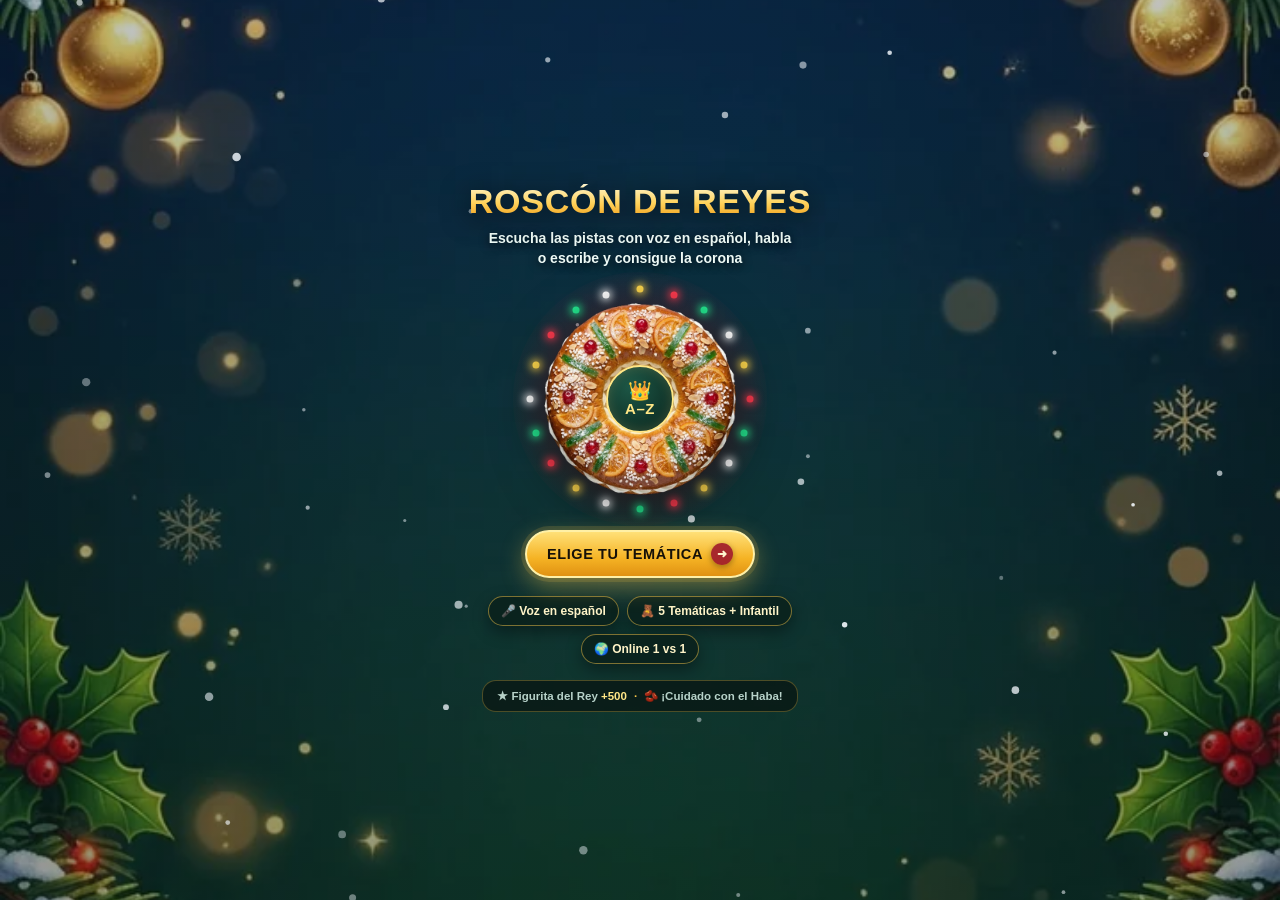
==== app/src/main/assets/web/index.html @ 823af8ac "Sync v1.0.2 welcome screen and UI updates" ====
<!DOCTYPE html>
<html lang="es">
<head>
  <meta charset="UTF-8" />
  <meta name="viewport" content="width=device-width, initial-scale=1.0, maximum-scale=1.0, user-scalable=no, viewport-fit=cover" />
  <title>Roscón de Reyes</title>
  <link rel="stylesheet" href="styles.css" />
</head>
<body>
  <!-- Fondo ilustrado navideño + nieve y luces en vivo -->
  <div class="bg-image" aria-hidden="true"></div>
  <canvas id="snowCanvas" class="fx-canvas fx-snow" aria-hidden="true"></canvas>

  <!-- Toast flotante festivo para Premio del Rey / Truco del Haba / Online -->
  <div id="surpriseToast" class="surprise-toast hidden" role="status"></div>

  <!-- PANTALLA 0: BIENVENIDA ALEGRE Y VISTOSA -->
  <main id="screenWelcome" class="screen screen-welcome active">
    <div class="welcome-wrap">
      <h1 class="welcome-title">ROSCÓN DE REYES</h1>
      <p class="welcome-tagline">Escucha las pistas con voz en español, habla o escribe y consigue la corona</p>

      <div class="welcome-hero">
        <div class="welcome-halo"></div>
        <div class="fairy-ring" id="welcomeFairyRing"></div>
        <img src="roscon_cake.webp" alt="Roscón de Reyes" class="welcome-cake" />
        <div class="welcome-center-badge">
          <span class="welcome-crown">👑</span>
          <span class="welcome-az">A–Z</span>
        </div>
      </div>

      <button type="button" id="btnWelcomeEnter" class="cta-welcome">
        <span>ELIGE TU TEMÁTICA</span>
        <span class="cta-welcome-arrow">➜</span>
      </button>

      <div class="welcome-chips">
        <span class="welcome-chip">🎤 Voz en español</span>
        <span class="welcome-chip">🧸 5 Temáticas + Infantil</span>
        <span class="welcome-chip">🌍 Online 1 vs 1</span>
      </div>

      <div class="welcome-surprises">
        <span>★ Figurita del Rey <strong>+500</strong></span>
        <span class="welcome-dot">·</span>
        <span>🫘 ¡Cuidado con el Haba!</span>
      </div>
    </div>
  </main>

  <!-- PANTALLA 1: SELECCIÓN DE TEMÁTICA -->
  <main id="screenThemes" class="screen screen-themes">
    <div class="themes-header">
      <div class="themes-nav-row">
        <button type="button" id="btnThemesBack" class="top-pill">&larr; Inicio</button>
      </div>
      <div class="themes-brand">
        <img src="roscon_cake.webp" alt="Roscón de Reyes" class="themes-mini-cake" />
        <div class="themes-brand-text">
          <h1 class="themes-title">ROSCÓN DE REYES</h1>
          <div class="pill-badge themes-badge">ELIGE TU TEMÁTICA</div>
        </div>
      </div>
    </div>
    <div class="themes-scroll">
      <div id="themesGrid" class="themes-grid"></div>
    </div>
  </main>

  <!-- PANTALLA 1: MODO DE JUEGO -->
  <main id="screenSetup" class="screen screen-setup">
    <div class="setup-wrap">
      <div class="setup-theme-bar">
        <button type="button" id="btnChangeTheme" class="top-pill">&larr; Temáticas</button>
        <div id="activeThemePill" class="active-theme-pill">👑 Todo Mezclado</div>
      </div>

      <div class="hero-emblem">
        <div class="fairy-ring" id="heroFairyRing"></div>
        <img src="roscon_cake.webp" alt="Roscón de Reyes" class="hero-cake" />
        <div class="hero-center-badge">A-Z</div>
      </div>

      <div class="pill-badge">ESPECIAL NAVIDAD &middot; 1 O 2 JUGADORES</div>
      <h1 class="hero-title">ROSCÓN DE REYES</h1>

      <section class="glass-card setup-card">
        <div class="section-label">JUGADORES</div>
        <div class="choice-row" id="playerCountRow">
          <button type="button" class="choice-btn active" data-players="1">1 Jugador</button>
          <button type="button" class="choice-btn" data-players="2">2 Jugadores</button>
        </div>

        <div id="twoPlayerModeWrap" class="hidden">
          <div class="section-label">MODO 2 JUGADORES</div>
          <div class="choice-row" id="twoPlayerModeRow">
            <button type="button" class="choice-btn active" data-mode="online">
              <strong>Online 1 vs 1</strong><span>Otro dispositivo</span>
            </button>
            <button type="button" class="choice-btn" data-mode="local">
              <strong>Mismo móvil</strong><span>Por turnos</span>
            </button>
          </div>
        </div>

        <div class="section-label">NIVEL DE DIFICULTAD</div>
        <div class="choice-row" id="difficultyRow">
          <button type="button" class="choice-btn active" data-diff="facil">
            <strong>Fácil</strong><span>Sin reloj · 4 pistas</span>
          </button>
          <button type="button" class="choice-btn" data-diff="dificil">
            <strong>Difícil</strong><span>3:00 min · 2 pistas</span>
          </button>
        </div>

        <button type="button" id="btnStart" class="cta-gold">¡EMPEZAR PARTIDA!</button>
      </section>
    </div>
  </main>

  <!-- PANTALLA 1B: LOBBY ONLINE 1 VS 1 -->
  <main id="screenOnlineLobby" class="screen screen-setup">
    <div class="setup-wrap">
      <div class="lobby-topbar">
        <button type="button" id="btnLobbyBack" class="top-pill">&larr; Menú</button>
        <div id="serverStatusPill" class="server-pill">Comprobando servidor...</div>
      </div>

      <div class="pill-badge">DUELO ONLINE 1 VS 1</div>
      <h2 class="lobby-title">JUGAR ONLINE</h2>

      <section class="glass-card setup-card">
        <div class="section-label">TU NOMBRE</div>
        <input id="onlineNameInput" class="online-input" type="text" maxlength="16" placeholder="Tu nombre (ej. Carlos)" autocomplete="off" />

        <button type="button" id="btnFindMatch" class="cta-gold">BUSCAR RIVAL ALEATORIO</button>

        <div class="lobby-divider"><span>o juega con un amigo</span></div>

        <button type="button" id="btnCreateRoom" class="btn-secondary full-btn">CREAR SALA PRIVADA</button>

        <div class="join-row">
          <input id="joinCodeInput" class="online-input code-input" type="text" maxlength="4" placeholder="CÓDIGO" autocomplete="off" />
          <button type="button" id="btnJoinRoom" class="btn-join">ENTRAR</button>
        </div>

        <div id="onlineWaitingBox" class="waiting-box hidden">
          <div id="waitingCodeDisplay" class="waiting-code hidden"></div>
          <div id="onlineStatusMsg" class="waiting-msg">Buscando rival...</div>
          <button type="button" id="btnCancelOnline" class="top-pill top-pill-red">Cancelar espera</button>
        </div>

        <div id="onlineErrorMsg" class="online-error hidden"></div>

        <div class="server-config-wrap">
          <button type="button" id="btnToggleServer" class="link-subtle">Configurar servidor</button>
          <div id="serverConfigBox" class="server-config-box hidden">
            <input id="serverUrlInput" class="online-input server-input" type="url" placeholder="https://roscon-de-reyes.onrender.com" autocomplete="off" />
            <button type="button" id="btnSaveServer" class="top-pill">Guardar y probar</button>
          </div>
        </div>
      </section>
    </div>
  </main>

  <!-- PANTALLA 2: TABLERO DEL ROSCÓN -->
  <main id="screenGame" class="screen screen-game">
    <header class="topbar">
      <button type="button" id="btnMenu" class="top-pill">Menú</button>
      <div id="scoreboard" class="scoreboard"></div>
      <div id="topProgress" class="top-progress">0/24</div>
      <button type="button" id="btnFinish" class="top-pill top-pill-red">Fin</button>
    </header>

    <div class="game-scroll">
      <div id="onlineTurnBanner" class="turn-banner hidden">TU TURNO</div>

      <div class="wheel-stage" id="wheelStage">
        <div class="wheel-halo"></div>
        <div class="fairy-ring wheel-fairy-ring" id="wheelFairyRing"></div>
        <img src="roscon_cake.webp" alt="Roscón de Reyes" class="wheel-cake" />
        <div class="wheel-spotlight" id="wheelSpotlight"></div>
        <div class="wheel-hub">
          <div id="centerLetter" class="center-letter">A</div>
          <div id="centerTimer" class="center-timer">03:00</div>
        </div>
        <div id="lettersRing" class="letters-ring"></div>
      </div>

      <section class="glass-card question-card" id="questionCard">
        <div class="q-header-row">
          <span id="modePill" class="mode-pill">EMPIEZA POR A</span>
          <span id="streakPill" class="streak-pill"></span>
          <button type="button" id="btnReplayAudio" class="btn-replay" title="Repetir pista">&#128266;</button>
        </div>

        <p id="clueText" class="clue-text">Cargando pista...</p>
        <div id="wordMeta" class="word-meta">8 letras &middot; Vuelta 1 &middot; 24 pendientes</div>

        <div class="slots-tray">
          <div id="wordSlots" class="word-slots"></div>
        </div>

        <button type="button" id="btnVoice" class="btn-voice">
          HABLAR &middot; Responde o di &laquo;Paso&raquo;
        </button>

        <!-- Solo visible en navegador de PC si no hay microfono nativo Android -->
        <form id="webTextAnswerRow" class="web-answer-row hidden">
          <input id="webAnswerInput" class="online-input web-answer-input" type="text" placeholder="Escribe respuesta o «paso»..." autocomplete="off" />
          <button type="submit" class="btn-join">Enviar</button>
        </form>

        <button type="button" id="btnHint" class="btn-hint">Pista (3)</button>
      </section>
    </div>
  </main>

  <!-- PANTALLA 3: RESUMEN -->
  <main id="screenSummary" class="screen screen-summary">
    <div class="summary-wrap">
      <div id="summaryBadge" class="pill-badge">FIN DE LA PARTIDA</div>
      <h2 id="summaryTitle" class="summary-title">Resumen</h2>
      <p id="summarySubtitle" class="summary-subtitle"></p>

      <div id="summaryRanking" class="summary-ranking"></div>

      <div class="summary-actions">
        <button type="button" id="btnPlayAgain" class="cta-gold">Jugar otra vez</button>
        <button type="button" id="btnBackMenu" class="btn-secondary">Menú</button>
      </div>

      <div class="section-label">REPASO COMPLETO DEL ROSCÓN</div>
      <div id="summaryReview" class="summary-review"></div>
    </div>
  </main>

  <!-- Fuegos artificiales y confeti navideño en primer plano -->
  <canvas id="fxCanvas" class="fx-canvas fx-top" aria-hidden="true"></canvas>

  <script src="app.js"></script>
</body>
</html>
---- app/src/main/assets/web/styles.css ----
:root {
  --pine-card: rgba(11, 30, 25, 0.86);
  --pine-deep: rgba(7, 20, 17, 0.90);
  --pine-topbar: rgba(9, 24, 20, 0.93);
  --gold: #fbc84a;
  --gold-bright: #ffe686;
  --gold-border: rgba(251, 200, 74, 0.34);
  --gold-border-strong: rgba(251, 200, 74, 0.62);
  --santa-red: #e03142;
  --santa-red-dark: #9f1b2b;
  --emerald: #1dd48e;
  --amber: #f5a623;
  --cyan: #48d1fc;
  --haba-brown: #7a421e;
  --text-main: #f7fbf9;
  --text-muted: #b7d2c9;
  --ink-dark: #0e1318;
}

* {
  box-sizing: border-box;
  margin: 0;
  padding: 0;
  -webkit-tap-highlight-color: transparent;
  user-select: none;
}

html, body {
  width: 100%;
  height: 100%;
  overflow: hidden;
  background: #081412;
  color: var(--text-main);
  font-family: -apple-system, BlinkMacSystemFont, "Segoe UI", Roboto, sans-serif;
}

.bg-image {
  position: fixed;
  inset: 0;
  background: url("christmas_bg.webp") center center / cover no-repeat;
  z-index: 0;
}

.bg-image::after {
  content: "";
  position: absolute;
  inset: 0;
  background: linear-gradient(180deg, rgba(6, 16, 20, 0.25) 0%, rgba(6, 20, 17, 0.36) 50%, rgba(5, 14, 14, 0.42) 100%);
}

.fx-canvas {
  position: fixed;
  inset: 0;
  width: 100%;
  height: 100%;
  pointer-events: none;
}

.fx-snow { z-index: 1; }
.fx-top { z-index: 50; }

.screen {
  position: fixed;
  inset: 0;
  z-index: 10;
  display: none;
  flex-direction: column;
}

.screen.active {
  display: flex;
}

/* ==================== SURPRISE TOAST ==================== */
.surprise-toast {
  position: fixed;
  top: 58px;
  left: 50%;
  transform: translateX(-50%);
  z-index: 45;
  max-width: 90vw;
  padding: 11px 20px;
  border-radius: 999px;
  font-size: 13px;
  font-weight: 800;
  text-align: center;
  letter-spacing: 0.2px;
  box-shadow: 0 10px 30px rgba(0, 0, 0, 0.55);
  transition: opacity 0.28s ease, transform 0.28s ease;
}

.surprise-toast.hidden {
  opacity: 0;
  pointer-events: none;
  transform: translateX(-50%) translateY(-12px) scale(0.95);
}

.surprise-toast.king {
  background: linear-gradient(135deg, rgba(68, 42, 4, 0.96), rgba(112, 72, 6, 0.96));
  border: 2px solid var(--gold-bright);
  color: var(--gold-bright);
}

.surprise-toast.haba {
  background: linear-gradient(135deg, rgba(78, 22, 16, 0.96), rgba(116, 32, 24, 0.96));
  border: 2px solid #ff7a84;
  color: #ffe3b0;
}

/* ==================== SETUP SCREEN ==================== */
.screen-setup {
  align-items: center;
  justify-content: center;
  overflow-y: auto;
  padding: 18px 16px 26px;
}

.setup-wrap {
  width: 100%;
  max-width: 400px;
  display: flex;
  flex-direction: column;
  align-items: center;
}

.hero-emblem {
  position: relative;
  width: 162px;
  height: 162px;
  display: flex;
  align-items: center;
  justify-content: center;
  margin-bottom: 10px;
}

.hero-cake {
  width: 146px;
  height: 146px;
  object-fit: contain;
  filter: drop-shadow(0 6px 18px rgba(0, 0, 0, 0.55));
  animation: slowSpin 38s linear infinite;
}

@keyframes slowSpin {
  from { transform: rotate(0deg); }
  to { transform: rotate(360deg); }
}

.hero-center-badge {
  position: absolute;
  width: 48px;
  height: 48px;
  border-radius: 50%;
  background: radial-gradient(circle, #103229 0%, #071915 100%);
  border: 2px solid var(--gold);
  display: flex;
  align-items: center;
  justify-content: center;
  font-size: 16px;
  font-weight: 900;
  color: var(--gold-bright);
  box-shadow: 0 0 16px rgba(251, 200, 74, 0.35);
}

.pill-badge {
  padding: 5px 14px;
  border-radius: 999px;
  background: rgba(251, 200, 74, 0.16);
  border: 1.4px solid rgba(251, 200, 74, 0.55);
  color: var(--gold-bright);
  font-size: 10px;
  font-weight: 800;
  letter-spacing: 0.7px;
  margin-bottom: 6px;
}

.hero-title {
  font-size: 30px;
  font-weight: 900;
  color: var(--gold-bright);
  text-shadow: 0 3px 14px rgba(0, 0, 0, 0.7);
  letter-spacing: 0.5px;
  margin-bottom: 18px;
  text-align: center;
}

.hero-subtitle {
  font-size: 13px;
  line-height: 1.38;
  color: var(--text-muted);
  text-align: center;
  padding: 0 8px;
  margin-bottom: 16px;
}

.glass-card {
  width: 100%;
  background: var(--pine-card);
  border: 1.5px solid var(--gold-border);
  border-radius: 22px;
  box-shadow: 0 14px 36px rgba(0, 0, 0, 0.45);
  backdrop-filter: blur(8px);
}

.setup-card {
  padding: 18px 18px 16px;
  display: flex;
  flex-direction: column;
}

.section-label {
  font-size: 10px;
  font-weight: 800;
  letter-spacing: 0.9px;
  color: var(--text-muted);
  margin: 0 0 8px 4px;
}

.choice-row {
  display: grid;
  grid-template-columns: repeat(2, 1fr);
  gap: 8px;
  margin-bottom: 14px;
}

.choice-row-3 {
  grid-template-columns: repeat(3, 1fr);
  margin-bottom: 18px;
}

.choice-btn {
  border: 1.5px solid var(--gold-border);
  background: rgba(16, 40, 34, 0.85);
  color: var(--text-main);
  border-radius: 13px;
  padding: 11px 6px;
  font-size: 13px;
  font-weight: 800;
  display: flex;
  flex-direction: column;
  align-items: center;
  justify-content: center;
  gap: 2px;
  cursor: pointer;
}

.choice-btn span {
  font-size: 11px;
  font-weight: 600;
  color: var(--text-muted);
}

.choice-btn.active {
  background: rgba(251, 200, 74, 0.22);
  border-color: var(--gold);
  color: var(--gold-bright);
  box-shadow: 0 0 14px rgba(251, 200, 74, 0.22);
}

.choice-btn.active span {
  color: #fff3c7;
}

.cta-gold {
  width: 100%;
  border: 2px solid var(--gold-bright);
  background: linear-gradient(180deg, #ffd76a 0%, #f2b429 100%);
  color: var(--ink-dark);
  border-radius: 999px;
  padding: 14px 16px;
  font-size: 16px;
  font-weight: 900;
  letter-spacing: 0.4px;
  box-shadow: 0 6px 22px rgba(251, 200, 74, 0.35);
  cursor: pointer;
}

.cta-gold:active {
  transform: scale(0.98);
}

.bank-info {
  margin-top: 12px;
  margin-bottom: 8px;
  font-size: 11px;
  color: var(--text-muted);
  text-align: center;
}

.btn-outline-cyan {
  align-self: center;
  border: 1.3px solid rgba(72, 209, 252, 0.55);
  background: rgba(72, 209, 252, 0.14);
  color: var(--cyan);
  border-radius: 999px;
  padding: 7px 15px;
  font-size: 11.5px;
  font-weight: 800;
  cursor: pointer;
}

/* ==================== GAME SCREEN ==================== */
.topbar {
  display: flex;
  align-items: center;
  gap: 8px;
  padding: 9px 11px;
  background: var(--pine-topbar);
  border-bottom: 1px solid var(--gold-border);
  flex-shrink: 0;
}

.top-pill {
  border: 1.2px solid var(--gold-border-strong);
  background: rgba(18, 42, 35, 0.88);
  color: var(--text-main);
  border-radius: 999px;
  padding: 6px 13px;
  font-size: 11.5px;
  font-weight: 800;
  cursor: pointer;
}

.top-pill-red {
  background: rgba(224, 49, 66, 0.24);
  border-color: rgba(224, 49, 66, 0.65);
}

.scoreboard {
  flex: 1;
  display: flex;
  align-items: center;
  justify-content: center;
  gap: 5px;
  overflow: hidden;
}

.score-pill {
  padding: 4px 10px;
  border-radius: 999px;
  background: rgba(18, 42, 35, 0.85);
  border: 1.2px solid var(--gold-border);
  font-size: 11px;
  font-weight: 800;
  white-space: nowrap;
}

.score-pill.active {
  background: rgba(251, 200, 74, 0.22);
  border-color: var(--gold);
  color: var(--gold-bright);
}

.top-progress {
  font-size: 12px;
  font-weight: 900;
  color: var(--gold);
}

.game-scroll {
  flex: 1;
  overflow-y: auto;
  display: flex;
  flex-direction: column;
  align-items: center;
  padding: 6px 10px 18px;
  gap: 8px;
}

/* ==================== ROSCÓN WHEEL ==================== */
.wheel-stage {
  position: relative;
  width: min(86vw, 330px);
  height: min(86vw, 330px);
  flex-shrink: 0;
  display: flex;
  align-items: center;
  justify-content: center;
}

.wheel-halo {
  position: absolute;
  inset: -6px;
  border-radius: 50%;
  background: radial-gradient(circle, rgba(251, 200, 74, 0.28) 40%, rgba(251, 200, 74, 0) 72%);
  pointer-events: none;
}

.wheel-cake {
  position: absolute;
  width: 95%;
  height: 95%;
  object-fit: contain;
  filter: drop-shadow(0 8px 22px rgba(0, 0, 0, 0.65));
  pointer-events: none;
}

.fairy-ring {
  position: absolute;
  inset: 0;
  pointer-events: none;
}

.fairy-bulb {
  position: absolute;
  width: 7px;
  height: 7px;
  border-radius: 50%;
  transform: translate(-50%, -50%);
  animation: bulbTwinkle 1.8s ease-in-out infinite alternate;
}

@keyframes bulbTwinkle {
  0% { opacity: 0.4; transform: translate(-50%, -50%) scale(0.8); }
  100% { opacity: 1; transform: translate(-50%, -50%) scale(1.22); }
}

.wheel-spotlight {
  position: absolute;
  inset: 0;
  pointer-events: none;
  transition: transform 0.25s cubic-bezier(0.22, 1, 0.36, 1);
}

.wheel-spotlight::before {
  content: "";
  position: absolute;
  left: 50%;
  top: 50%;
  width: 24px;
  height: 44%;
  transform: translate(-50%, -100%);
  background: linear-gradient(180deg, rgba(255, 224, 114, 0.42) 0%, rgba(255, 224, 114, 0) 92%);
  clip-path: polygon(12% 0%, 88% 0%, 60% 100%, 40% 100%);
}

.wheel-hub {
  position: relative;
  z-index: 4;
  width: 31%;
  height: 31%;
  border-radius: 50%;
  background: radial-gradient(circle, #103229 0%, #071915 100%);
  border: 2.5px solid var(--gold);
  box-shadow: 0 0 0 3px rgba(224, 49, 66, 0.45), 0 6px 20px rgba(0, 0, 0, 0.65);
  display: flex;
  flex-direction: column;
  align-items: center;
  justify-content: center;
}

.center-letter {
  font-size: 32px;
  font-weight: 900;
  line-height: 1;
  color: var(--gold-bright);
  text-shadow: 0 2px 10px rgba(0, 0, 0, 0.65);
}

.center-timer {
  margin-top: 2px;
  font-size: 16px;
  font-weight: 800;
  color: var(--text-main);
}

.center-timer.urgent {
  color: #ff5b69;
  animation: pulseFast 0.65s infinite alternate;
}

@keyframes pulseFast {
  from { transform: scale(1); }
  to { transform: scale(1.08); }
}

.letters-ring {
  position: absolute;
  inset: 0;
  z-index: 5;
}

.letter-dot {
  position: absolute;
  width: 31px;
  height: 31px;
  border-radius: 50%;
  transform: translate(-50%, -50%);
  background: rgba(12, 34, 28, 0.92);
  border: 2.2px solid var(--gold);
  color: var(--text-main);
  font-size: 12.5px;
  font-weight: 900;
  display: flex;
  align-items: center;
  justify-content: center;
  box-shadow: 0 3px 8px rgba(0, 0, 0, 0.55);
  transition: transform 0.2s ease, background 0.2s ease;
  cursor: pointer;
}

.letter-dot.active {
  width: 39px;
  height: 39px;
  font-size: 15.5px;
  background: linear-gradient(180deg, #ffe27a 0%, #f5b324 100%);
  border: 2.8px solid #fffbe6;
  color: var(--ink-dark);
  box-shadow: 0 0 18px rgba(255, 224, 110, 0.9), 0 4px 12px rgba(0, 0, 0, 0.55);
  z-index: 8;
}

.letter-dot.correct {
  background: var(--emerald);
  border-color: #b7ffdf;
  color: var(--ink-dark);
}

.letter-dot.wrong {
  background: var(--santa-red);
  border-color: #ffb2b9;
  color: #ffffff;
}

.letter-dot.passed {
  background: #4e350d;
  border-color: var(--amber);
  color: #ffe29e;
}

.letter-dot.found-king {
  background: linear-gradient(180deg, #fff099 0%, #f5b324 100%);
  border: 2.8px solid #ffffff;
  color: var(--ink-dark);
  box-shadow: 0 0 16px rgba(255, 224, 100, 0.95);
}

.letter-dot.found-haba {
  background: var(--haba-brown);
  border: 2.5px solid #ffd48a;
  color: #ffe7b8;
}

/* ==================== QUESTION CARD ==================== */
.question-card {
  width: 100%;
  max-width: 410px;
  padding: 13px 14px 14px;
  display: flex;
  flex-direction: column;
}

.question-card.shake {
  animation: cardShake 0.4s ease;
}

@keyframes cardShake {
  0%, 100% { transform: translateX(0); }
  20% { transform: translateX(-8px); }
  40% { transform: translateX(8px); }
  60% { transform: translateX(-5px); }
  80% { transform: translateX(5px); }
}

.q-header-row {
  display: flex;
  align-items: center;
  gap: 8px;
  margin-bottom: 9px;
}

.mode-pill {
  padding: 5px 12px;
  border-radius: 999px;
  background: rgba(251, 200, 74, 0.18);
  border: 1.3px solid rgba(251, 200, 74, 0.55);
  color: var(--gold-bright);
  font-size: 11px;
  font-weight: 800;
}

.streak-pill {
  font-size: 11.5px;
  font-weight: 800;
  color: var(--amber);
  margin-left: auto;
}

.btn-replay {
  width: 32px;
  height: 32px;
  border-radius: 50%;
  border: 1.2px solid var(--gold-border-strong);
  background: rgba(18, 42, 35, 0.88);
  color: var(--gold-bright);
  font-size: 14px;
  display: flex;
  align-items: center;
  justify-content: center;
  cursor: pointer;
}

.clue-text {
  font-size: 15px;
  font-weight: 700;
  line-height: 1.32;
  color: var(--text-main);
  margin-bottom: 7px;
  overflow-wrap: break-word;
}

.clue-text.compact {
  font-size: 13.5px;
  line-height: 1.28;
}

.word-meta {
  font-size: 11px;
  color: var(--text-muted);
  margin-bottom: 8px;
}

.slots-tray {
  align-self: center;
  max-width: 100%;
  background: var(--pine-deep);
  border: 1.2px solid var(--gold-border);
  border-radius: 13px;
  padding: 8px 8px;
  margin-bottom: 11px;
}

.word-slots {
  display: flex;
  align-items: center;
  justify-content: center;
  gap: 4px;
  flex-wrap: nowrap;
}

.word-slot {
  width: 28px;
  height: 34px;
  border-radius: 8px;
  background: rgba(255, 255, 255, 0.06);
  border: 1.4px solid rgba(255, 255, 255, 0.18);
  display: flex;
  align-items: center;
  justify-content: center;
  font-size: 14px;
  font-weight: 900;
  color: var(--text-main);
}

.word-slot.compact {
  width: 23px;
  height: 30px;
  font-size: 12.5px;
}

.word-slot.clue {
  background: rgba(251, 200, 74, 0.24);
  border-color: var(--gold);
  color: var(--gold-bright);
}

.word-slot.hint {
  background: rgba(72, 209, 252, 0.22);
  border-color: var(--cyan);
  color: var(--cyan);
}

.btn-voice {
  width: 100%;
  border: 2px solid #ff6b78;
  background: linear-gradient(180deg, rgba(224, 49, 66, 0.85) 0%, rgba(164, 24, 40, 0.92) 100%);
  color: #ffffff;
  border-radius: 999px;
  padding: 14px 12px;
  font-size: 13.5px;
  font-weight: 900;
  letter-spacing: 0.2px;
  box-shadow: 0 6px 20px rgba(224, 49, 66, 0.35);
  margin-bottom: 9px;
  cursor: pointer;
}

.btn-voice.listening {
  border-color: var(--gold-bright);
  color: var(--gold-bright);
  animation: micPulse 0.7s ease-in-out infinite alternate;
}

@keyframes micPulse {
  from { box-shadow: 0 0 10px rgba(255, 224, 100, 0.45); transform: scale(1); }
  to { box-shadow: 0 0 26px rgba(255, 224, 100, 0.9); transform: scale(1.015); }
}

.btn-hint {
  width: 100%;
  border: 1.5px solid rgba(72, 209, 252, 0.55);
  background: rgba(72, 209, 252, 0.16);
  color: var(--cyan);
  border-radius: 999px;
  padding: 10px 12px;
  font-size: 13px;
  font-weight: 800;
  cursor: pointer;
}

/* ==================== SUMMARY SCREEN ==================== */
.screen-summary {
  overflow-y: auto;
  align-items: center;
  padding: 22px 14px 36px;
}

.summary-wrap {
  width: 100%;
  max-width: 410px;
  display: flex;
  flex-direction: column;
  align-items: center;
}

.summary-title {
  font-size: 27px;
  font-weight: 900;
  color: var(--gold-bright);
  text-align: center;
  margin-bottom: 6px;
}

.summary-subtitle {
  font-size: 13.5px;
  color: var(--text-muted);
  text-align: center;
  margin-bottom: 16px;
}

.summary-ranking {
  width: 100%;
  display: flex;
  flex-direction: column;
  gap: 8px;
  margin-bottom: 16px;
}

.rank-row {
  display: flex;
  align-items: center;
  justify-content: space-between;
  padding: 12px 15px;
  border-radius: 14px;
  background: var(--pine-card);
  border: 1.4px solid var(--gold-border);
  font-size: 13.5px;
  font-weight: 800;
}

.rank-row.winner {
  background: rgba(251, 200, 74, 0.20);
  border: 2px solid var(--gold);
}

.rank-stats {
  font-size: 12px;
  color: var(--gold-bright);
}

.summary-actions {
  width: 100%;
  display: grid;
  grid-template-columns: 1fr 1fr;
  gap: 10px;
  margin-bottom: 20px;
}

.btn-secondary {
  border: 1.5px solid var(--gold-border-strong);
  background: rgba(16, 40, 34, 0.9);
  color: var(--text-main);
  border-radius: 999px;
  padding: 13px 14px;
  font-size: 15px;
  font-weight: 800;
  cursor: pointer;
}

.summary-review {
  width: 100%;
  display: flex;
  flex-direction: column;
  gap: 7px;
}

.review-card {
  display: flex;
  align-items: center;
  gap: 11px;
  padding: 10px 12px;
  border-radius: 14px;
  background: var(--pine-card);
  border: 1.2px solid var(--gold-border);
}

.review-letter {
  width: 34px;
  height: 34px;
  border-radius: 50%;
  flex-shrink: 0;
  display: flex;
  align-items: center;
  justify-content: center;
  font-size: 13.5px;
  font-weight: 900;
}

.review-letter.correct { background: rgba(29, 212, 142, 0.25); border: 2px solid var(--emerald); color: var(--emerald); }
.review-letter.wrong { background: rgba(224, 49, 66, 0.25); border: 2px solid var(--santa-red); color: #ff808b; }
.review-letter.passed, .review-letter.pending { background: rgba(245, 166, 35, 0.22); border: 2px solid var(--amber); color: var(--amber); }

.review-body { flex: 1; min-width: 0; }
.review-ans { font-size: 13.5px; font-weight: 900; color: var(--gold-bright); }
.review-clue { font-size: 11.5px; color: var(--text-muted); margin-top: 2px; line-height: 1.3; }

/* ==================== ONLINE 1 VS 1 UI ==================== */
.hidden {
  display: none !important;
}

.lobby-topbar {
  width: 100%;
  display: flex;
  align-items: center;
  justify-content: space-between;
  margin-bottom: 12px;
}

.server-pill {
  padding: 5px 11px;
  border-radius: 999px;
  font-size: 11px;
  font-weight: 800;
  background: rgba(16, 40, 34, 0.9);
  border: 1.2px solid var(--gold-border);
  color: var(--text-muted);
}

.server-pill.ok {
  border-color: rgba(29, 212, 142, 0.7);
  color: var(--emerald);
}

.server-pill.err {
  border-color: rgba(224, 49, 66, 0.7);
  color: #ff8c96;
}

.lobby-title {
  font-size: 26px;
  font-weight: 900;
  color: var(--gold-bright);
  text-shadow: 0 3px 14px rgba(0, 0, 0, 0.7);
  margin-bottom: 14px;
  text-align: center;
}

.online-input {
  width: 100%;
  border: 1.5px solid var(--gold-border);
  background: rgba(7, 20, 17, 0.88);
  color: var(--text-main);
  border-radius: 13px;
  padding: 11px 13px;
  font-size: 14px;
  font-weight: 700;
  outline: none;
  margin-bottom: 12px;
  user-select: text;
  -webkit-user-select: text;
}

.online-input:focus {
  border-color: var(--gold);
  box-shadow: 0 0 12px rgba(251, 200, 74, 0.25);
}

.lobby-divider {
  display: flex;
  align-items: center;
  gap: 10px;
  margin: 14px 0 12px;
  color: var(--text-muted);
  font-size: 11px;
  font-weight: 700;
  text-transform: uppercase;
  letter-spacing: 0.6px;
}

.lobby-divider::before,
.lobby-divider::after {
  content: "";
  flex: 1;
  height: 1px;
  background: var(--gold-border);
}

.full-btn {
  width: 100%;
  margin-bottom: 10px;
  font-size: 13.5px;
  padding: 12px 14px;
}

.join-row {
  display: flex;
  gap: 8px;
  align-items: stretch;
}

.code-input {
  flex: 1;
  margin-bottom: 0;
  text-align: center;
  text-transform: uppercase;
  letter-spacing: 4px;
  font-size: 16px;
  font-weight: 900;
  color: var(--gold-bright);
}

.btn-join {
  border: 1.5px solid var(--emerald);
  background: rgba(29, 212, 142, 0.22);
  color: #b7ffdf;
  border-radius: 13px;
  padding: 0 18px;
  font-size: 13px;
  font-weight: 900;
  cursor: pointer;
}

.waiting-box {
  margin-top: 14px;
  padding: 14px 12px;
  border-radius: 15px;
  background: rgba(251, 200, 74, 0.12);
  border: 1.5px solid var(--gold);
  display: flex;
  flex-direction: column;
  align-items: center;
  gap: 9px;
  text-align: center;
}

.waiting-code {
  font-size: 32px;
  font-weight: 900;
  letter-spacing: 7px;
  color: var(--gold-bright);
  padding: 6px 16px;
  border-radius: 12px;
  background: rgba(7, 20, 17, 0.85);
  border: 1.5px solid var(--gold);
  user-select: text;
  -webkit-user-select: text;
}

.waiting-msg {
  font-size: 12.5px;
  font-weight: 700;
  color: var(--text-main);
}

.online-error {
  margin-top: 10px;
  padding: 9px 12px;
  border-radius: 12px;
  background: rgba(224, 49, 66, 0.22);
  border: 1.2px solid rgba(224, 49, 66, 0.7);
  color: #ffc2c8;
  font-size: 12px;
  font-weight: 700;
  text-align: center;
}

.server-config-wrap {
  margin-top: 14px;
  display: flex;
  flex-direction: column;
  align-items: center;
  gap: 8px;
}

.link-subtle {
  background: none;
  border: none;
  color: var(--text-muted);
  font-size: 11px;
  font-weight: 700;
  text-decoration: underline;
  cursor: pointer;
  opacity: 0.8;
}

.server-config-box {
  width: 100%;
  display: flex;
  flex-direction: column;
  align-items: center;
  gap: 8px;
}

.server-input {
  margin-bottom: 0;
  font-size: 12px;
  text-align: center;
}

.turn-banner {
  width: 100%;
  max-width: 410px;
  padding: 6px 14px;
  border-radius: 999px;
  font-size: 12px;
  font-weight: 900;
  text-align: center;
  letter-spacing: 0.3px;
}

.turn-banner.my-turn {
  background: rgba(29, 212, 142, 0.22);
  border: 1.5px solid var(--emerald);
  color: #c8ffe7;
}

.turn-banner.rival-turn {
  background: rgba(245, 166, 35, 0.16);
  border: 1.5px solid rgba(245, 166, 35, 0.65);
  color: #ffe29e;
}

.btn-voice:disabled,
.btn-hint:disabled {
  opacity: 0.42;
  filter: grayscale(0.5);
  cursor: not-allowed;
}

.web-answer-row {
  display: flex;
  gap: 7px;
  margin-bottom: 9px;
}

.web-answer-input {
  flex: 1;
  margin-bottom: 0;
  padding: 9px 12px;
  font-size: 13px;
}

/* ==================== WELCOME SCREEN ==================== */
.screen-welcome {
  align-items: center;
  justify-content: center;
  padding: 20px 18px 24px;
  overflow-y: auto;
}

.welcome-wrap {
  width: 100%;
  max-width: 410px;
  display: flex;
  flex-direction: column;
  align-items: center;
  text-align: center;
}

.welcome-eyebrow {
  padding: 6px 16px;
  border-radius: 999px;
  background: linear-gradient(135deg, rgba(224, 49, 66, 0.34), rgba(251, 200, 74, 0.24));
  border: 1.5px solid rgba(255, 230, 134, 0.72);
  color: #fff3c0;
  font-size: 11px;
  font-weight: 900;
  letter-spacing: 1px;
  text-shadow: 0 1px 6px rgba(0, 0, 0, 0.65);
  box-shadow: 0 4px 18px rgba(251, 200, 74, 0.22);
  margin-bottom: 14px;
}

.welcome-hero {
  position: relative;
  width: 226px;
  height: 226px;
  display: flex;
  align-items: center;
  justify-content: center;
  margin-bottom: 18px;
}

.welcome-halo {
  position: absolute;
  inset: -14px;
  border-radius: 50%;
  background: radial-gradient(circle, rgba(255, 214, 102, 0.42) 0%, rgba(224, 49, 66, 0.20) 48%, rgba(0, 0, 0, 0) 74%);
  animation: welcomePulse 3.2s ease-in-out infinite;
  pointer-events: none;
}

@keyframes welcomePulse {
  0%, 100% { transform: scale(0.96); opacity: 0.78; }
  50% { transform: scale(1.06); opacity: 1; }
}

.welcome-cake {
  width: 198px;
  height: 198px;
  object-fit: contain;
  filter: drop-shadow(0 10px 26px rgba(0, 0, 0, 0.62));
  animation: slowSpin 34s linear infinite;
}

.welcome-center-badge {
  position: absolute;
  width: 68px;
  height: 68px;
  border-radius: 50%;
  background: radial-gradient(circle at 35% 30%, #1d5746 0%, #09221b 100%);
  border: 2.5px solid var(--gold-bright);
  display: flex;
  flex-direction: column;
  align-items: center;
  justify-content: center;
  box-shadow: 0 0 24px rgba(251, 200, 74, 0.5), inset 0 0 12px rgba(255, 230, 134, 0.2);
}

.welcome-crown {
  font-size: 19px;
  line-height: 1;
  margin-bottom: 1px;
}

.welcome-az {
  font-size: 15px;
  font-weight: 900;
  color: var(--gold-bright);
  letter-spacing: 0.5px;
  line-height: 1;
}

.welcome-title {
  font-size: 34px;
  font-weight: 900;
  letter-spacing: 0.8px;
  line-height: 1.04;
  background: linear-gradient(180deg, #fff6cf 0%, #ffd25a 55%, #f09e1b 100%);
  -webkit-background-clip: text;
  -webkit-text-fill-color: transparent;
  filter: drop-shadow(0 4px 14px rgba(0, 0, 0, 0.82));
  margin-bottom: 10px;
}

.cta-welcome {
  position: relative;
  width: auto;
  min-width: 224px;
  display: inline-flex;
  align-items: center;
  justify-content: center;
  gap: 8px;
  padding: 11px 20px;
  border-radius: 999px;
  border: 2px solid #fff0a6;
  background: linear-gradient(180deg, #ffe078 0%, #f5b324 60%, #e09112 100%);
  color: #161108;
  font-size: 14.5px;
  font-weight: 900;
  letter-spacing: 0.6px;
  box-shadow: 0 8px 24px rgba(251, 200, 74, 0.42), 0 0 0 4px rgba(251, 200, 74, 0.14);
  cursor: pointer;
  margin-bottom: 18px;
  animation: ctaFloat 2.6s ease-in-out infinite;
  transition: transform 0.14s ease;
}

.cta-welcome:active {
  transform: scale(0.96);
}

.cta-welcome-arrow {
  display: inline-flex;
  align-items: center;
  justify-content: center;
  width: 22px;
  height: 22px;
  border-radius: 50%;
  background: rgba(159, 27, 43, 0.92);
  color: #fff6cf;
  font-size: 12px;
  box-shadow: 0 2px 6px rgba(0, 0, 0, 0.35);
}

@keyframes ctaFloat {
  0%, 100% { box-shadow: 0 8px 22px rgba(251, 200, 74, 0.38), 0 0 0 3px rgba(251, 200, 74, 0.12); }
  50% { box-shadow: 0 10px 30px rgba(251, 200, 74, 0.60), 0 0 0 6px rgba(251, 200, 74, 0.22); }
}

.welcome-tagline {
  font-size: 14px;
  font-weight: 700;
  line-height: 1.38;
  color: #eefaf6;
  text-shadow: 0 2px 10px rgba(0, 0, 0, 0.85);
  max-width: 315px;
  margin-bottom: 18px;
}

.welcome-chips {
  display: flex;
  flex-wrap: wrap;
  justify-content: center;
  gap: 8px;
  margin-bottom: 16px;
}

.welcome-chip {
  padding: 7px 12px;
  border-radius: 999px;
  background: rgba(11, 34, 28, 0.88);
  border: 1.3px solid rgba(251, 200, 74, 0.48);
  color: #fff4c8;
  font-size: 12px;
  font-weight: 800;
  box-shadow: 0 6px 16px rgba(0, 0, 0, 0.38);
}

.welcome-surprises {
  display: inline-flex;
  align-items: center;
  justify-content: center;
  flex-wrap: wrap;
  gap: 7px;
  padding: 8px 14px;
  border-radius: 14px;
  background: rgba(9, 24, 20, 0.80);
  border: 1px solid rgba(251, 200, 74, 0.28);
  color: var(--text-muted);
  font-size: 11.5px;
  font-weight: 700;
}

.welcome-surprises strong {
  color: var(--gold-bright);
}

.welcome-dot {
  color: var(--gold);
}

/* ==================== THEMES SCREEN ==================== */
.screen-themes {
  padding: 12px 14px 0;
  align-items: center;
}

.themes-header {
  width: 100%;
  max-width: 440px;
  flex-shrink: 0;
  padding-bottom: 10px;
}

.themes-nav-row {
  display: flex;
  justify-content: flex-start;
  margin-bottom: 6px;
}

.themes-brand {
  display: flex;
  align-items: center;
  justify-content: center;
  gap: 12px;
}

.themes-brand-text {
  display: flex;
  flex-direction: column;
  align-items: flex-start;
  gap: 5px;
}

.themes-mini-cake {
  width: 58px;
  height: 58px;
  object-fit: contain;
  filter: drop-shadow(0 4px 12px rgba(0, 0, 0, 0.55));
  animation: slowSpin 38s linear infinite;
}

.themes-badge {
  display: inline-block;
  margin-bottom: 0;
}

.themes-title {
  font-size: 24px;
  font-weight: 900;
  color: var(--gold-bright);
  text-shadow: 0 3px 12px rgba(0, 0, 0, 0.7);
  letter-spacing: 0.4px;
  line-height: 1.05;
}

.themes-scroll {
  width: 100%;
  max-width: 440px;
  flex: 1;
  overflow-y: auto;
  display: flex;
  flex-direction: column;
  justify-content: center;
  padding: 6px 2px 24px;
}

.themes-grid {
  display: grid;
  grid-template-columns: repeat(2, 1fr);
  gap: 12px;
}

.themes-grid .theme-card:last-child:nth-child(odd) {
  grid-column: 1 / -1;
}

.theme-card {
  position: relative;
  display: flex;
  flex-direction: column;
  align-items: center;
  justify-content: center;
  text-align: center;
  gap: 6px;
  padding: 18px 12px 16px;
  min-height: 132px;
  border-radius: 20px;
  background: var(--pine-card);
  border: 1.6px solid var(--gold-border);
  box-shadow: 0 10px 26px rgba(0, 0, 0, 0.44);
  color: var(--text-main);
  cursor: pointer;
  transition: transform 0.16s ease, border-color 0.16s ease, box-shadow 0.16s ease;
}

.theme-card:active {
  transform: scale(0.97);
}

.theme-card.selected {
  border-color: var(--gold-bright);
  background: rgba(20, 48, 39, 0.94);
  box-shadow: 0 0 18px rgba(251, 200, 74, 0.3);
}

.theme-icon {
  width: 46px;
  height: 46px;
  border-radius: 14px;
  display: flex;
  align-items: center;
  justify-content: center;
  font-size: 25px;
  background: rgba(255, 255, 255, 0.08);
  border: 1.4px solid rgba(251, 200, 74, 0.35);
  margin-bottom: 2px;
}

.theme-name {
  font-size: 13.5px;
  font-weight: 900;
  color: var(--gold-bright);
  line-height: 1.18;
}

.theme-sub {
  font-size: 11px;
  font-weight: 600;
  color: var(--text-muted);
  line-height: 1.24;
}

.setup-theme-bar {
  width: 100%;
  display: flex;
  align-items: center;
  justify-content: space-between;
  gap: 8px;
  margin-bottom: 8px;
}

.active-theme-pill {
  padding: 6px 13px;
  border-radius: 999px;
  background: rgba(251, 200, 74, 0.18);
  border: 1.4px solid var(--gold);
  color: var(--gold-bright);
  font-size: 12px;
  font-weight: 800;
  white-space: nowrap;
  overflow: hidden;
  text-overflow: ellipsis;
  max-width: 65%;
}
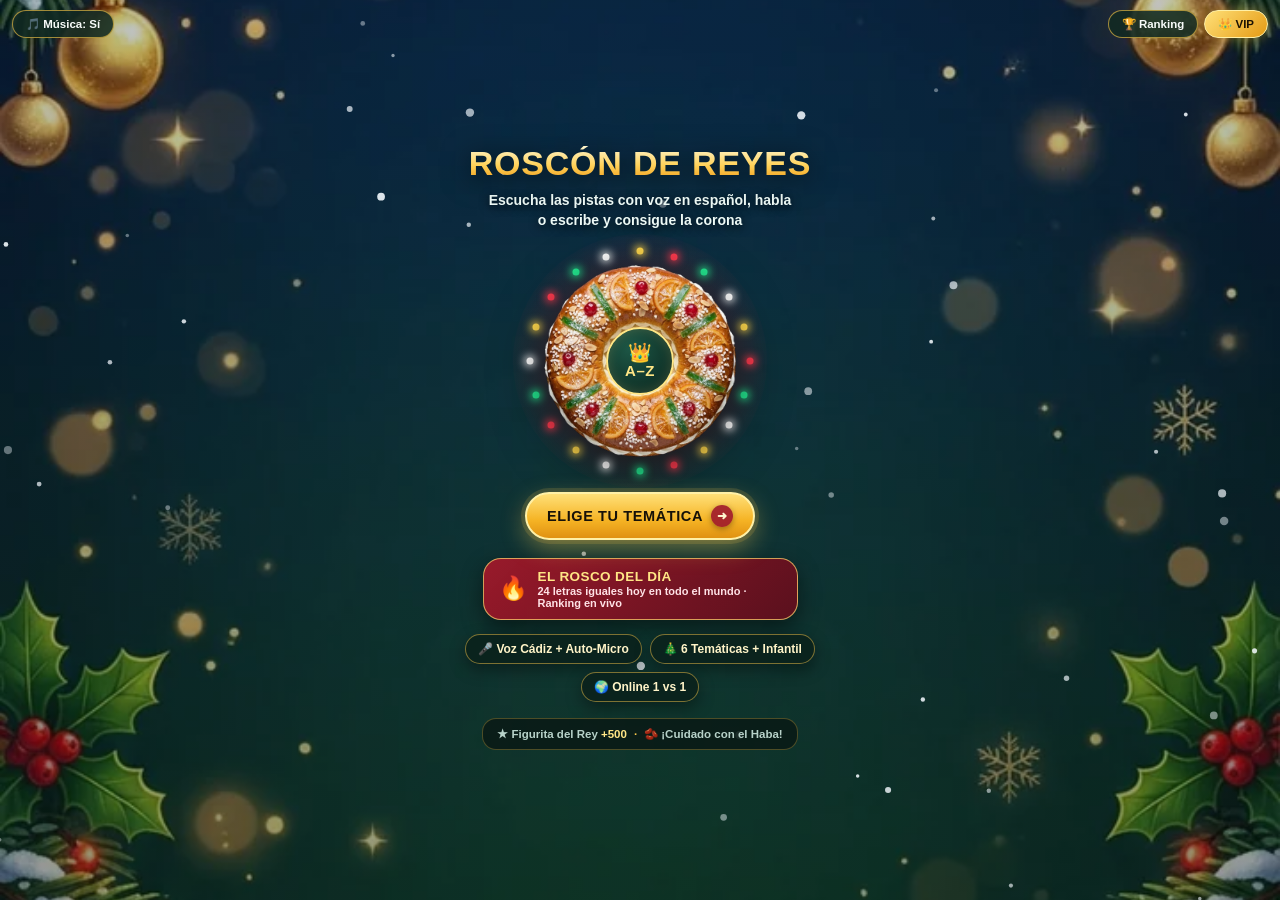
==== commit 9e8e6698: "Upgrade web UI to v2.0.0 with looping Christmas BGM and Zero-Repeat engine" ====
--- a/app/src/main/assets/web/index.html
+++ b/app/src/main/assets/web/index.html
@@ -14,8 +14,25 @@
   <!-- Toast flotante festivo para Premio del Rey / Truco del Haba / Online -->
   <div id="surpriseToast" class="surprise-toast hidden" role="status"></div>
 
+  <!-- Animación ceremonial grande para Figurita del Rey / Haba -->
+  <div id="ceremonyOverlay" class="ceremony-overlay hidden" aria-live="polite">
+    <div id="ceremonyCard" class="ceremony-card">
+      <div id="ceremonyEmoji" class="ceremony-emoji">👑</div>
+      <div id="ceremonyTitle" class="ceremony-title">¡FIGURITA DEL REY!</div>
+      <div id="ceremonySub" class="ceremony-sub">+500 PUNTOS</div>
+    </div>
+  </div>
+
   <!-- PANTALLA 0: BIENVENIDA ALEGRE Y VISTOSA -->
   <main id="screenWelcome" class="screen screen-welcome active">
+    <div class="welcome-topbar">
+      <button type="button" id="btnMusicToggle" class="top-pill">🎵 Música: Sí</button>
+      <div class="welcome-top-right">
+        <button type="button" id="btnOpenLeaderboard" class="top-pill">🏆 Ranking</button>
+        <button type="button" id="btnOpenVip" class="vip-pill">👑 VIP</button>
+      </div>
+    </div>
+
     <div class="welcome-wrap">
       <h1 class="welcome-title">ROSCÓN DE REYES</h1>
       <p class="welcome-tagline">Escucha las pistas con voz en español, habla o escribe y consigue la corona</p>
@@ -35,9 +52,18 @@
         <span class="cta-welcome-arrow">➜</span>
       </button>
 
+      <button type="button" id="btnDailyChallenge" class="cta-daily">
+        <span class="daily-fire">🔥</span>
+        <span class="daily-texts">
+          <strong id="dailyBtnTitle">EL ROSCO DEL DÍA</strong>
+          <small id="dailyBtnSub">Compite hoy en el Ranking Mundial</small>
+        </span>
+        <span id="dailyStreakBadge" class="daily-streak-badge hidden">0d</span>
+      </button>
+
       <div class="welcome-chips">
-        <span class="welcome-chip">🎤 Voz en español</span>
-        <span class="welcome-chip">🧸 5 Temáticas + Infantil</span>
+        <span class="welcome-chip">🎤 Voz Cádiz + Auto-Micro</span>
+        <span class="welcome-chip">🎄 6 Temáticas + Infantil</span>
         <span class="welcome-chip">🌍 Online 1 vs 1</span>
       </div>
 
@@ -54,12 +80,13 @@
     <div class="themes-header">
       <div class="themes-nav-row">
         <button type="button" id="btnThemesBack" class="top-pill">&larr; Inicio</button>
+        <button type="button" id="btnThemesDaily" class="top-pill top-pill-gold">🔥 Rosco del Día</button>
       </div>
       <div class="themes-brand">
         <img src="roscon_cake.webp" alt="Roscón de Reyes" class="themes-mini-cake" />
         <div class="themes-brand-text">
           <h1 class="themes-title">ROSCÓN DE REYES</h1>
-          <div class="pill-badge themes-badge">ELIGE TU TEMÁTICA</div>
+          <div class="pill-badge themes-badge">6 TEMÁTICAS CON VOZ DE ESTUDIO</div>
         </div>
       </div>
     </div>
@@ -68,12 +95,12 @@
     </div>
   </main>
 
-  <!-- PANTALLA 1: MODO DE JUEGO -->
+  <!-- PANTALLA 1A: MODO DE JUEGO -->
   <main id="screenSetup" class="screen screen-setup">
     <div class="setup-wrap">
       <div class="setup-theme-bar">
         <button type="button" id="btnChangeTheme" class="top-pill">&larr; Temáticas</button>
-        <div id="activeThemePill" class="active-theme-pill">👑 Todo Mezclado</div>
+        <div id="activeThemePill" class="active-theme-pill">🎄 Especial Navidad</div>
       </div>
 
       <div class="hero-emblem">
@@ -202,29 +229,48 @@
           <div id="wordSlots" class="word-slots"></div>
         </div>
 
-        <button type="button" id="btnVoice" class="btn-voice">
-          HABLAR &middot; Responde o di &laquo;Paso&raquo;
-        </button>
-
-        <!-- Solo visible en navegador de PC si no hay microfono nativo Android -->
+        <div class="voice-pass-row">
+          <button type="button" id="btnVoice" class="btn-voice">
+            🎤 HABLAR
+          </button>
+          <button type="button" id="btnPassQuick" class="btn-pass-quick" title="Pasapalabra">
+            ⏭ PASAR
+          </button>
+        </div>
+
+        <!-- Barra para escribir (PC o si activan teclado en móvil) -->
         <form id="webTextAnswerRow" class="web-answer-row hidden">
           <input id="webAnswerInput" class="online-input web-answer-input" type="text" placeholder="Escribe respuesta o «paso»..." autocomplete="off" />
           <button type="submit" class="btn-join">Enviar</button>
         </form>
 
-        <button type="button" id="btnHint" class="btn-hint">Pista (3)</button>
+        <div class="game-tools-row">
+          <button type="button" id="btnHint" class="btn-hint">💡 Pista (4)</button>
+          <button type="button" id="btnAutoMic" class="btn-tool-pill" title="Escucha automática al terminar la locución">🎙️ Auto: No</button>
+          <button type="button" id="btnMusicInGame" class="btn-tool-pill active" title="Música navideña de fondo">🎵</button>
+          <button type="button" id="btnToggleType" class="btn-tool-pill" title="Mostrar teclado">⌨️</button>
+        </div>
       </section>
     </div>
   </main>
 
-  <!-- PANTALLA 3: RESUMEN -->
+  <!-- PANTALLA 3: RESUMEN Y TARJETA COMPARTIBLE -->
   <main id="screenSummary" class="screen screen-summary">
     <div class="summary-wrap">
       <div id="summaryBadge" class="pill-badge">FIN DE LA PARTIDA</div>
       <h2 id="summaryTitle" class="summary-title">Resumen</h2>
       <p id="summarySubtitle" class="summary-subtitle"></p>
 
+      <div id="dailyRankBanner" class="daily-rank-banner hidden"></div>
+
       <div id="summaryRanking" class="summary-ranking"></div>
+
+      <div class="share-card-box">
+        <canvas id="victoryCardCanvas" width="720" height="860" class="victory-card-preview"></canvas>
+        <button type="button" id="btnShareVictory" class="btn-share-victory">
+          📤 Compartir Tarjeta de Victoria
+        </button>
+      </div>
 
       <div class="summary-actions">
         <button type="button" id="btnPlayAgain" class="cta-gold">Jugar otra vez</button>
@@ -236,6 +282,64 @@
     </div>
   </main>
 
+  <!-- MODAL: RANKING MUNDIAL DEL ROSCO DEL DÍA -->
+  <div id="leaderboardModal" class="modal-backdrop hidden">
+    <div class="modal-panel">
+      <button type="button" id="btnCloseLeaderboard" class="modal-close">&times;</button>
+      <div class="pill-badge">TOP MUNDIAL EN VIVO</div>
+      <h3 class="modal-heading">🏆 EL ROSCO DEL DÍA</h3>
+      <p id="leaderboardDateSub" class="modal-sub">Mejores puntuaciones de hoy</p>
+
+      <div class="lb-name-row">
+        <input id="dailyPlayerNameInput" class="online-input" type="text" maxlength="16" placeholder="Tu apodo para el Ranking..." autocomplete="off" />
+      </div>
+
+      <div id="leaderboardList" class="leaderboard-list">
+        <div class="lb-empty">Cargando clasificación...</div>
+      </div>
+
+      <button type="button" id="btnPlayDailyFromModal" class="cta-gold">🔥 ¡JUGAR EL ROSCO DE HOY!</button>
+    </div>
+  </div>
+
+  <!-- MODAL: CORONA REAL VIP (1,49 €) -->
+  <div id="vipModal" class="modal-backdrop hidden">
+    <div class="modal-panel vip-panel">
+      <button type="button" id="btnCloseVip" class="modal-close">&times;</button>
+      <div class="vip-big-crown">👑</div>
+      <h3 class="modal-heading">CORONA REAL VIP</h3>
+      <p class="modal-sub">Conviértete en Rey o Reina permanente del Roscón y apoya a Newbie Pro Studio</p>
+
+      <ul class="vip-perks">
+        <li>✨ <strong>+2 Pistas de letra extra</strong> al empezar cada partida</li>
+        <li>🛡️ <strong>1 Escudo Real Anti-Haba automático</strong> en cada rosco</li>
+        <li>👑 <strong>Insignia Dorada VIP</strong> en el Ranking Mundial y Online 1 vs 1</li>
+        <li>🚫 <strong>Cero anuncios</strong> para siempre</li>
+      </ul>
+
+      <button type="button" id="btnBuyVipNow" class="cta-gold vip-cta">
+        DESBLOQUEAR CORONA VIP &middot; 1,49 €
+      </button>
+      <div class="vip-footnote">Pago único para siempre en Google Play &middot; Sin suscripciones</div>
+      <button type="button" id="btnRestoreVip" class="link-subtle">Restaurar compra anterior</button>
+    </div>
+  </div>
+
+  <!-- MODAL: ESCUDO ANTI-HABA (OPCIONAL CON VÍDEO CORTO) -->
+  <div id="habaShieldModal" class="modal-backdrop hidden">
+    <div class="modal-panel haba-panel">
+      <div class="vip-big-crown">🫘</div>
+      <h3 class="modal-heading">¡CUIDADO, EL HABA!</h3>
+      <p class="modal-sub">Te ha salido el Haba (-75 puntos). ¿Quieres bloquearla con el Escudo Real?</p>
+      <button type="button" id="btnWatchHabaShield" class="cta-reward-video">
+        🎬 Activar Escudo Gratis (Vídeo corto)
+      </button>
+      <button type="button" id="btnAcceptHaba" class="btn-secondary full-btn" style="margin-top:8px;">
+        Aceptar el Haba (-75 pts)
+      </button>
+    </div>
+  </div>
+
   <!-- Fuegos artificiales y confeti navideño en primer plano -->
   <canvas id="fxCanvas" class="fx-canvas fx-top" aria-hidden="true"></canvas>
 
--- a/app/src/main/assets/web/styles.css
+++ b/app/src/main/assets/web/styles.css
@@ -1415,3 +1415,417 @@
   text-overflow: ellipsis;
   max-width: 65%;
 }
+
+
+/* ==================== EDICIÓN GRANDIOSA v2.0 ==================== */
+.welcome-topbar {
+  position: absolute;
+  top: 10px;
+  left: 12px;
+  right: 12px;
+  z-index: 20;
+  display: flex;
+  align-items: center;
+  justify-content: space-between;
+  gap: 8px;
+}
+
+.welcome-top-right {
+  display: flex;
+  align-items: center;
+  gap: 6px;
+}
+
+.top-pill-gold {
+  border-color: var(--gold-bright);
+  color: var(--gold-bright);
+  background: rgba(92, 54, 8, 0.72);
+}
+
+.vip-pill {
+  border: 1.5px solid #fff0a6;
+  background: linear-gradient(135deg, #ffe078, #e59b14);
+  color: #1b1204;
+  border-radius: 999px;
+  padding: 6px 13px;
+  font-size: 11.5px;
+  font-weight: 900;
+  cursor: pointer;
+  box-shadow: 0 0 14px rgba(251, 200, 74, 0.45);
+}
+
+.vip-pill.is-vip {
+  background: linear-gradient(135deg, #22e396, #0ea369);
+  border-color: #9efad3;
+  color: #062116;
+}
+
+.cta-daily {
+  width: min(90vw, 315px);
+  display: flex;
+  align-items: center;
+  gap: 10px;
+  padding: 10px 15px;
+  margin-bottom: 14px;
+  border-radius: 18px;
+  border: 1.6px solid rgba(255, 214, 110, 0.72);
+  background: linear-gradient(135deg, rgba(164, 24, 42, 0.92), rgba(96, 14, 28, 0.94));
+  color: #fff9e6;
+  box-shadow: 0 8px 22px rgba(0, 0, 0, 0.48);
+  cursor: pointer;
+  text-align: left;
+}
+
+.cta-daily:active {
+  transform: scale(0.98);
+}
+
+.daily-fire {
+  font-size: 23px;
+  line-height: 1;
+}
+
+.daily-texts {
+  flex: 1;
+  display: flex;
+  flex-direction: column;
+  gap: 1px;
+}
+
+.daily-texts strong {
+  font-size: 13.5px;
+  font-weight: 900;
+  color: var(--gold-bright);
+  letter-spacing: 0.4px;
+}
+
+.daily-texts small {
+  font-size: 11px;
+  font-weight: 600;
+  color: #ffe2e6;
+}
+
+.daily-streak-badge {
+  padding: 4px 9px;
+  border-radius: 999px;
+  background: rgba(255, 224, 120, 0.24);
+  border: 1px solid var(--gold-bright);
+  font-size: 11px;
+  font-weight: 900;
+  color: var(--gold-bright);
+}
+
+.themes-nav-row {
+  justify-content: space-between !important;
+}
+
+/* Quick Voice + Pasapalabra Row */
+.voice-pass-row {
+  display: flex;
+  align-items: stretch;
+  gap: 8px;
+  width: 100%;
+  margin-bottom: 7px;
+}
+
+.voice-pass-row .btn-voice {
+  flex: 1;
+  margin-bottom: 0 !important;
+}
+
+.btn-pass-quick {
+  border: 1.6px solid var(--gold-border-strong);
+  background: linear-gradient(180deg, rgba(38, 68, 56, 0.95), rgba(18, 38, 31, 0.95));
+  color: var(--gold-bright);
+  border-radius: 14px;
+  padding: 0 14px;
+  font-size: 12.5px;
+  font-weight: 900;
+  letter-spacing: 0.3px;
+  cursor: pointer;
+  white-space: nowrap;
+}
+
+.btn-pass-quick:disabled {
+  opacity: 0.45;
+  cursor: default;
+}
+
+.btn-pass-quick:active:not(:disabled) {
+  transform: scale(0.96);
+}
+
+.game-tools-row {
+  display: flex;
+  align-items: center;
+  gap: 6px;
+  width: 100%;
+  margin-top: 2px;
+}
+
+.game-tools-row .btn-hint {
+  flex: 1;
+  margin-top: 0 !important;
+}
+
+.btn-hint.reward-mode {
+  background: linear-gradient(135deg, #126aa8, #0b4878) !important;
+  border-color: #7dd3fc !important;
+  color: #f0f9ff !important;
+}
+
+.btn-tool-pill {
+  border: 1.3px solid var(--gold-border);
+  background: rgba(14, 34, 28, 0.88);
+  color: var(--text-muted);
+  border-radius: 11px;
+  padding: 8px 10px;
+  font-size: 11.5px;
+  font-weight: 800;
+  cursor: pointer;
+  white-space: nowrap;
+}
+
+.btn-tool-pill.active {
+  background: rgba(29, 212, 142, 0.22);
+  border-color: var(--emerald);
+  color: #bfffe3;
+}
+
+/* Dramatic Rey / Haba Ceremony Overlay */
+.ceremony-overlay {
+  position: fixed;
+  inset: 0;
+  z-index: 48;
+  display: flex;
+  align-items: center;
+  justify-content: center;
+  pointer-events: none;
+  transition: opacity 0.28s ease;
+}
+
+.ceremony-overlay.hidden {
+  opacity: 0;
+}
+
+.ceremony-card {
+  padding: 20px 30px;
+  border-radius: 26px;
+  text-align: center;
+  background: radial-gradient(circle at 50% 25%, rgba(88, 56, 8, 0.96), rgba(22, 14, 4, 0.96));
+  border: 2.5px solid var(--gold-bright);
+  box-shadow: 0 18px 50px rgba(0, 0, 0, 0.72), 0 0 40px rgba(251, 200, 74, 0.55);
+  animation: ceremonyPop 0.42s cubic-bezier(0.22, 1.35, 0.36, 1);
+}
+
+.ceremony-card.haba-style {
+  background: radial-gradient(circle at 50% 25%, rgba(92, 24, 18, 0.96), rgba(28, 8, 8, 0.96));
+  border-color: #ff8a93;
+  box-shadow: 0 18px 50px rgba(0, 0, 0, 0.72), 0 0 36px rgba(224, 49, 66, 0.5);
+}
+
+@keyframes ceremonyPop {
+  0% { transform: scale(0.45); opacity: 0; }
+  100% { transform: scale(1); opacity: 1; }
+}
+
+.ceremony-emoji {
+  font-size: 52px;
+  line-height: 1.05;
+  margin-bottom: 6px;
+}
+
+.ceremony-title {
+  font-size: 21px;
+  font-weight: 900;
+  color: var(--gold-bright);
+  letter-spacing: 0.6px;
+}
+
+.ceremony-sub {
+  font-size: 14px;
+  font-weight: 800;
+  color: #fff6d6;
+  margin-top: 3px;
+}
+
+/* Shareable Victory Card & Daily Rank Banner */
+.daily-rank-banner {
+  width: 100%;
+  padding: 10px 14px;
+  margin-bottom: 10px;
+  border-radius: 14px;
+  background: linear-gradient(135deg, rgba(164, 24, 42, 0.9), rgba(92, 48, 8, 0.9));
+  border: 1.5px solid var(--gold-bright);
+  color: var(--gold-bright);
+  font-size: 13px;
+  font-weight: 900;
+  text-align: center;
+}
+
+.share-card-box {
+  width: 100%;
+  display: flex;
+  flex-direction: column;
+  align-items: center;
+  gap: 9px;
+  margin: 8px 0 14px;
+}
+
+.victory-card-preview {
+  width: min(76vw, 270px);
+  height: auto;
+  border-radius: 18px;
+  border: 1.6px solid var(--gold-border-strong);
+  box-shadow: 0 10px 28px rgba(0, 0, 0, 0.55);
+}
+
+.btn-share-victory {
+  width: 100%;
+  border: 1.6px solid #7dd3fc;
+  background: linear-gradient(135deg, #0d6efd, #084298);
+  color: #ffffff;
+  border-radius: 999px;
+  padding: 12px 16px;
+  font-size: 14px;
+  font-weight: 900;
+  cursor: pointer;
+  box-shadow: 0 6px 18px rgba(13, 110, 253, 0.35);
+}
+
+/* Modals (Leaderboard, VIP, Haba Shield) */
+.modal-backdrop {
+  position: fixed;
+  inset: 0;
+  z-index: 46;
+  background: rgba(4, 12, 10, 0.80);
+  backdrop-filter: blur(7px);
+  display: flex;
+  align-items: center;
+  justify-content: center;
+  padding: 16px;
+}
+
+.modal-panel {
+  position: relative;
+  width: min(94vw, 390px);
+  max-height: 88vh;
+  overflow-y: auto;
+  background: linear-gradient(180deg, #113027, #081915);
+  border: 1.8px solid var(--gold-border-strong);
+  border-radius: 24px;
+  padding: 20px 18px 18px;
+  display: flex;
+  flex-direction: column;
+  align-items: center;
+  text-align: center;
+  box-shadow: 0 22px 54px rgba(0, 0, 0, 0.72);
+}
+
+.modal-close {
+  position: absolute;
+  top: 10px;
+  right: 12px;
+  width: 32px;
+  height: 32px;
+  border-radius: 50%;
+  border: 1px solid var(--gold-border);
+  background: rgba(255, 255, 255, 0.08);
+  color: var(--text-main);
+  font-size: 20px;
+  cursor: pointer;
+}
+
+.modal-heading {
+  font-size: 22px;
+  font-weight: 900;
+  color: var(--gold-bright);
+  margin: 4px 0;
+}
+
+.modal-sub {
+  font-size: 12.5px;
+  color: var(--text-muted);
+  line-height: 1.38;
+  margin-bottom: 12px;
+}
+
+.lb-name-row {
+  width: 100%;
+  margin-bottom: 10px;
+}
+
+.leaderboard-list {
+  width: 100%;
+  max-height: 250px;
+  overflow-y: auto;
+  display: flex;
+  flex-direction: column;
+  gap: 6px;
+  margin-bottom: 14px;
+}
+
+.lb-row {
+  display: flex;
+  align-items: center;
+  justify-content: space-between;
+  padding: 8px 12px;
+  border-radius: 12px;
+  background: rgba(16, 42, 35, 0.85);
+  border: 1px solid rgba(251, 200, 74, 0.24);
+  font-size: 12.5px;
+  font-weight: 800;
+}
+
+.lb-row.top1 {
+  background: linear-gradient(135deg, rgba(112, 76, 8, 0.85), rgba(48, 34, 6, 0.88));
+  border-color: var(--gold-bright);
+  color: var(--gold-bright);
+}
+
+.lb-empty {
+  padding: 18px 10px;
+  font-size: 12.5px;
+  color: var(--text-muted);
+}
+
+.vip-big-crown {
+  font-size: 46px;
+  line-height: 1.05;
+  margin-bottom: 4px;
+}
+
+.vip-perks {
+  list-style: none;
+  width: 100%;
+  text-align: left;
+  display: flex;
+  flex-direction: column;
+  gap: 8px;
+  margin: 4px 0 16px;
+  padding: 12px 14px;
+  border-radius: 16px;
+  background: rgba(7, 20, 17, 0.72);
+  border: 1px solid rgba(251, 200, 74, 0.26);
+  font-size: 12.5px;
+  color: #eefaf6;
+}
+
+.vip-footnote {
+  font-size: 10.5px;
+  color: var(--text-muted);
+  margin: 8px 0 6px;
+}
+
+.cta-reward-video {
+  width: 100%;
+  border: 1.6px solid #7dd3fc;
+  background: linear-gradient(135deg, #0284c7, #0369a1);
+  color: #ffffff;
+  border-radius: 999px;
+  padding: 13px 16px;
+  font-size: 13.5px;
+  font-weight: 900;
+  cursor: pointer;
+  box-shadow: 0 6px 18px rgba(2, 132, 199, 0.4);
+}
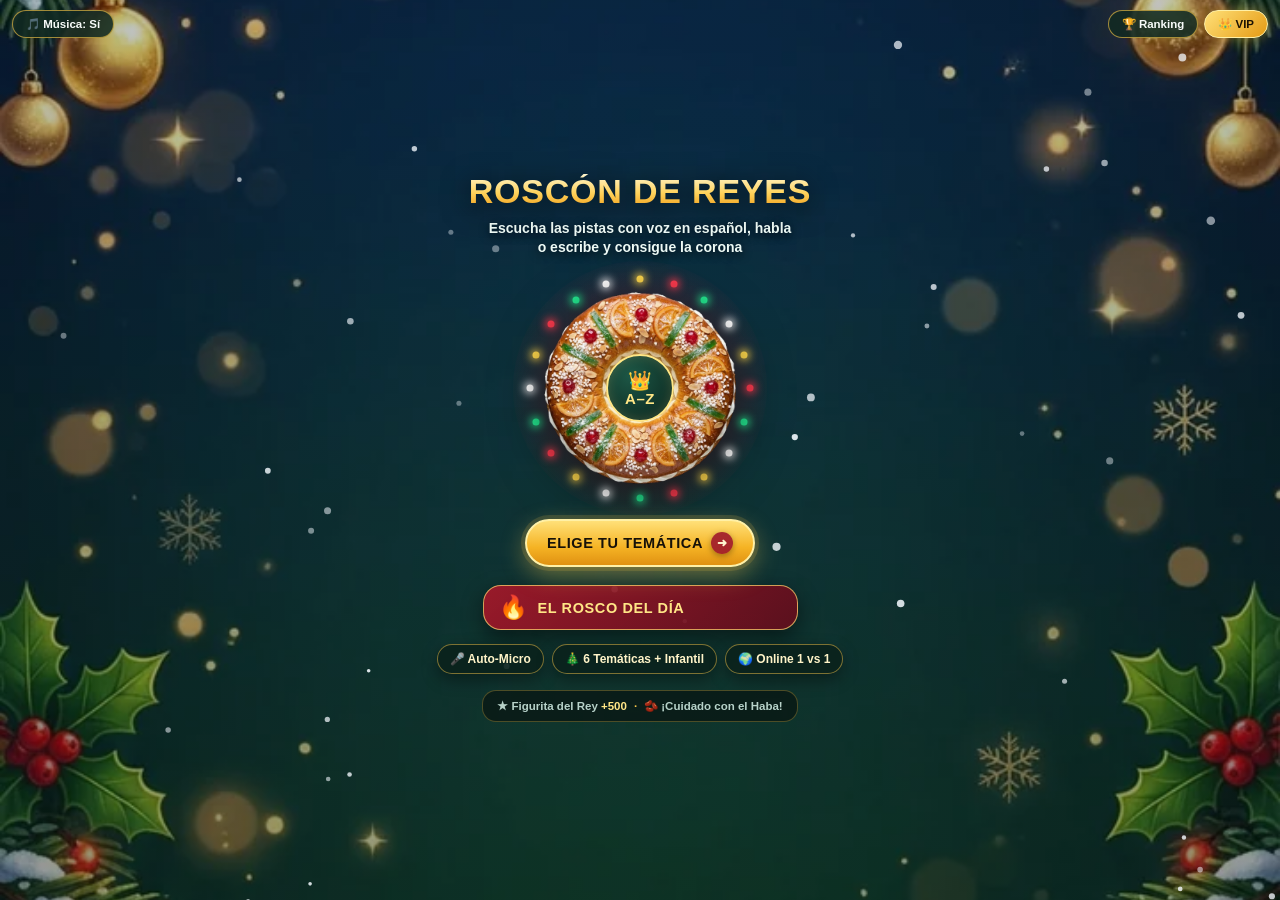
==== commit d7c3fb3d: "Clean up Welcome screen Daily Rosco & Auto-Micro labels" ====
--- a/app/src/main/assets/web/index.html
+++ b/app/src/main/assets/web/index.html
@@ -56,13 +56,12 @@
         <span class="daily-fire">🔥</span>
         <span class="daily-texts">
           <strong id="dailyBtnTitle">EL ROSCO DEL DÍA</strong>
-          <small id="dailyBtnSub">Compite hoy en el Ranking Mundial</small>
         </span>
         <span id="dailyStreakBadge" class="daily-streak-badge hidden">0d</span>
       </button>
 
       <div class="welcome-chips">
-        <span class="welcome-chip">🎤 Voz Cádiz + Auto-Micro</span>
+        <span class="welcome-chip">🎤 Auto-Micro</span>
         <span class="welcome-chip">🎄 6 Temáticas + Infantil</span>
         <span class="welcome-chip">🌍 Online 1 vs 1</span>
       </div>
--- a/app/src/main/assets/web/styles.css
+++ b/app/src/main/assets/web/styles.css
@@ -1493,10 +1493,10 @@
 }
 
 .daily-texts strong {
-  font-size: 13.5px;
-  font-weight: 900;
-  color: var(--gold-bright);
-  letter-spacing: 0.4px;
+  font-size: 14.5px;
+  font-weight: 900;
+  color: var(--gold-bright);
+  letter-spacing: 0.6px;
 }
 
 .daily-texts small {
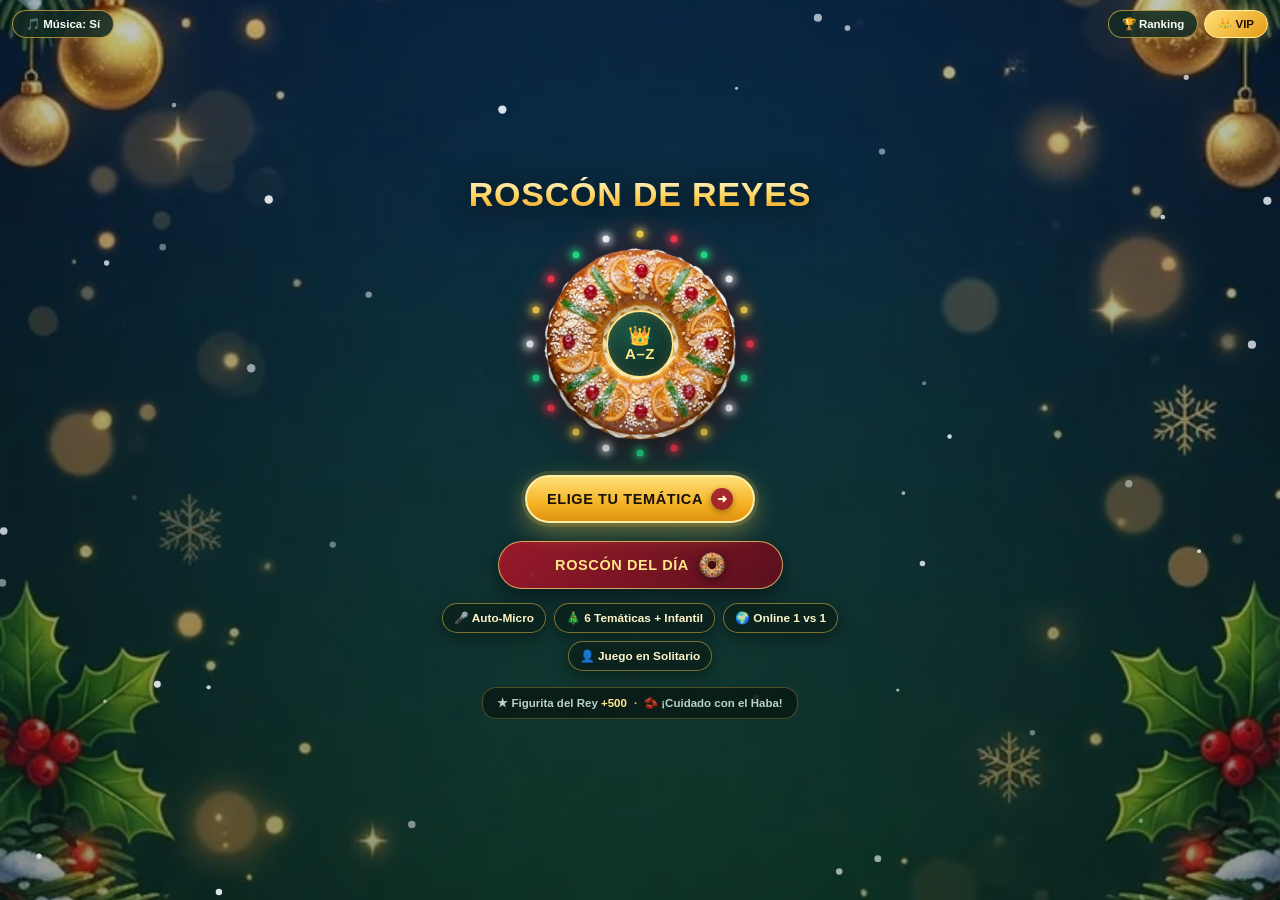
==== commit 86bb6916: "Refine Welcome & Themes screen buttons and badges" ====
--- a/app/src/main/assets/web/index.html
+++ b/app/src/main/assets/web/index.html
@@ -35,7 +35,6 @@
 
     <div class="welcome-wrap">
       <h1 class="welcome-title">ROSCÓN DE REYES</h1>
-      <p class="welcome-tagline">Escucha las pistas con voz en español, habla o escribe y consigue la corona</p>
 
       <div class="welcome-hero">
         <div class="welcome-halo"></div>
@@ -53,10 +52,8 @@
       </button>
 
       <button type="button" id="btnDailyChallenge" class="cta-daily">
-        <span class="daily-fire">🔥</span>
-        <span class="daily-texts">
-          <strong id="dailyBtnTitle">EL ROSCO DEL DÍA</strong>
-        </span>
+        <strong id="dailyBtnTitle">ROSCÓN DEL DÍA</strong>
+        <img src="roscon_cake.webp" alt="" class="daily-mini-cake" />
         <span id="dailyStreakBadge" class="daily-streak-badge hidden">0d</span>
       </button>
 
@@ -64,6 +61,7 @@
         <span class="welcome-chip">🎤 Auto-Micro</span>
         <span class="welcome-chip">🎄 6 Temáticas + Infantil</span>
         <span class="welcome-chip">🌍 Online 1 vs 1</span>
+        <span class="welcome-chip">👤 Juego en Solitario</span>
       </div>
 
       <div class="welcome-surprises">
@@ -79,13 +77,12 @@
     <div class="themes-header">
       <div class="themes-nav-row">
         <button type="button" id="btnThemesBack" class="top-pill">&larr; Inicio</button>
-        <button type="button" id="btnThemesDaily" class="top-pill top-pill-gold">🔥 Rosco del Día</button>
+        <button type="button" id="btnThemesDaily" class="top-pill top-pill-gold">Roscón del Día <img src="roscon_cake.webp" alt="" class="pill-mini-cake" /></button>
       </div>
       <div class="themes-brand">
         <img src="roscon_cake.webp" alt="Roscón de Reyes" class="themes-mini-cake" />
         <div class="themes-brand-text">
           <h1 class="themes-title">ROSCÓN DE REYES</h1>
-          <div class="pill-badge themes-badge">6 TEMÁTICAS CON VOZ DE ESTUDIO</div>
         </div>
       </div>
     </div>
@@ -286,7 +283,7 @@
     <div class="modal-panel">
       <button type="button" id="btnCloseLeaderboard" class="modal-close">&times;</button>
       <div class="pill-badge">TOP MUNDIAL EN VIVO</div>
-      <h3 class="modal-heading">🏆 EL ROSCO DEL DÍA</h3>
+      <h3 class="modal-heading">🏆 ROSCÓN DEL DÍA</h3>
       <p id="leaderboardDateSub" class="modal-sub">Mejores puntuaciones de hoy</p>
 
       <div class="lb-name-row">
@@ -297,7 +294,7 @@
         <div class="lb-empty">Cargando clasificación...</div>
       </div>
 
-      <button type="button" id="btnPlayDailyFromModal" class="cta-gold">🔥 ¡JUGAR EL ROSCO DE HOY!</button>
+      <button type="button" id="btnPlayDailyFromModal" class="cta-gold">¡JUGAR EL ROSCÓN DE HOY!</button>
     </div>
   </div>
 
--- a/app/src/main/assets/web/styles.css
+++ b/app/src/main/assets/web/styles.css
@@ -1161,7 +1161,7 @@
   -webkit-background-clip: text;
   -webkit-text-fill-color: transparent;
   filter: drop-shadow(0 4px 14px rgba(0, 0, 0, 0.82));
-  margin-bottom: 10px;
+  margin-bottom: 18px;
 }
 
 .cta-welcome {
@@ -1228,13 +1228,14 @@
 }
 
 .welcome-chip {
-  padding: 7px 12px;
+  padding: 7px 11px;
   border-radius: 999px;
   background: rgba(11, 34, 28, 0.88);
   border: 1.3px solid rgba(251, 200, 74, 0.48);
   color: #fff4c8;
-  font-size: 12px;
+  font-size: 11.8px;
   font-weight: 800;
+  white-space: nowrap;
   box-shadow: 0 6px 16px rgba(0, 0, 0, 0.38);
 }
 
@@ -1461,48 +1462,47 @@
 }
 
 .cta-daily {
-  width: min(90vw, 315px);
-  display: flex;
-  align-items: center;
+  width: min(86vw, 285px);
+  display: inline-flex;
+  align-items: center;
+  justify-content: center;
   gap: 10px;
-  padding: 10px 15px;
+  padding: 10px 18px;
   margin-bottom: 14px;
-  border-radius: 18px;
+  border-radius: 999px;
   border: 1.6px solid rgba(255, 214, 110, 0.72);
   background: linear-gradient(135deg, rgba(164, 24, 42, 0.92), rgba(96, 14, 28, 0.94));
   color: #fff9e6;
   box-shadow: 0 8px 22px rgba(0, 0, 0, 0.48);
   cursor: pointer;
-  text-align: left;
+  text-align: center;
 }
 
 .cta-daily:active {
   transform: scale(0.98);
 }
 
-.daily-fire {
-  font-size: 23px;
-  line-height: 1;
-}
-
-.daily-texts {
-  flex: 1;
-  display: flex;
-  flex-direction: column;
-  gap: 1px;
-}
-
-.daily-texts strong {
+.cta-daily strong {
   font-size: 14.5px;
   font-weight: 900;
   color: var(--gold-bright);
   letter-spacing: 0.6px;
 }
 
-.daily-texts small {
-  font-size: 11px;
-  font-weight: 600;
-  color: #ffe2e6;
+.daily-mini-cake {
+  width: 26px;
+  height: 26px;
+  object-fit: contain;
+  flex-shrink: 0;
+  filter: drop-shadow(0 2px 6px rgba(0, 0, 0, 0.55));
+}
+
+.pill-mini-cake {
+  width: 16px;
+  height: 16px;
+  object-fit: contain;
+  vertical-align: -3px;
+  margin-left: 3px;
 }
 
 .daily-streak-badge {
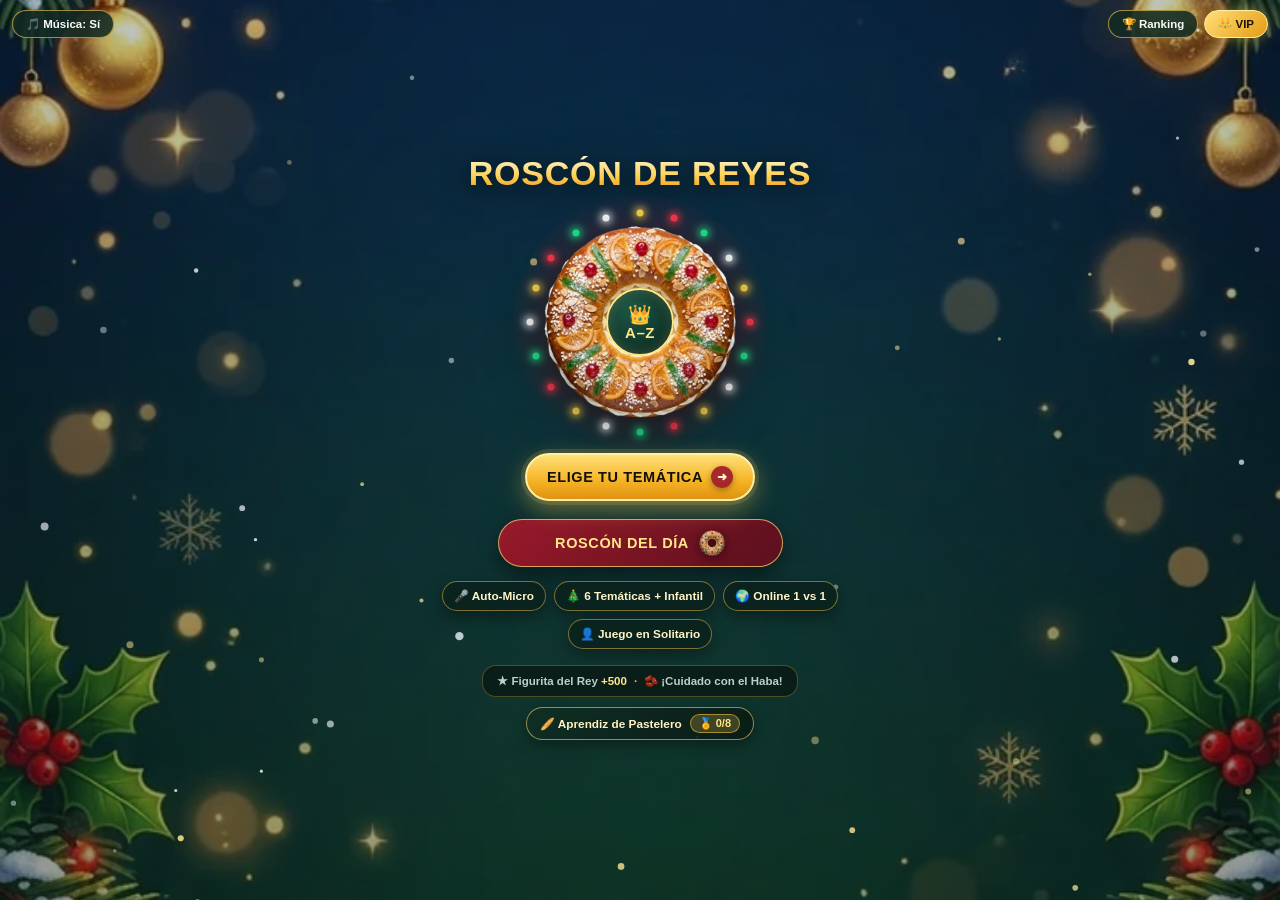
==== commit 30f8d8d8: "Release v2.1.0: Game Juice, Voice EQ, Theme Particles, Timer Ring, Medals & Sudden Death" ====
--- a/app/src/main/assets/web/index.html
+++ b/app/src/main/assets/web/index.html
@@ -69,6 +69,11 @@
         <span class="welcome-dot">·</span>
         <span>🫘 ¡Cuidado con el Haba!</span>
       </div>
+
+      <button type="button" id="btnOpenMedals" class="rank-bar-btn">
+        <span id="welcomeRankText">🥖 Aprendiz de Pastelero</span>
+        <span id="welcomeMedalsCount" class="rank-medals-pill">🏅 0/8</span>
+      </button>
     </div>
   </main>
 
@@ -128,12 +133,15 @@
         </div>
 
         <div class="section-label">NIVEL DE DIFICULTAD</div>
-        <div class="choice-row" id="difficultyRow">
+        <div class="choice-row choice-row-3" id="difficultyRow">
           <button type="button" class="choice-btn active" data-diff="facil">
             <strong>Fácil</strong><span>Sin reloj · 4 pistas</span>
           </button>
           <button type="button" class="choice-btn" data-diff="dificil">
             <strong>Difícil</strong><span>3:00 min · 2 pistas</span>
+          </button>
+          <button type="button" class="choice-btn choice-btn-sudden" data-diff="subita">
+            <strong>⚡ Súbita</strong><span>15s · Sin fallos</span>
           </button>
         </div>
 
@@ -205,10 +213,15 @@
         <img src="roscon_cake.webp" alt="Roscón de Reyes" class="wheel-cake" />
         <div class="wheel-spotlight" id="wheelSpotlight"></div>
         <div class="wheel-hub">
+          <svg class="timer-ring-svg" viewBox="0 0 100 100" aria-hidden="true">
+            <circle class="timer-ring-bg" cx="50" cy="50" r="46" />
+            <circle id="timerRingProgress" class="timer-ring-progress" cx="50" cy="50" r="46" />
+          </svg>
           <div id="centerLetter" class="center-letter">A</div>
           <div id="centerTimer" class="center-timer">03:00</div>
         </div>
         <div id="lettersRing" class="letters-ring"></div>
+        <div id="scorePopLayer" class="score-pop-layer" aria-hidden="true"></div>
       </div>
 
       <section class="glass-card question-card" id="questionCard">
@@ -225,9 +238,12 @@
           <div id="wordSlots" class="word-slots"></div>
         </div>
 
+        <div id="heardBubble" class="heard-bubble hidden" role="status"></div>
+
         <div class="voice-pass-row">
           <button type="button" id="btnVoice" class="btn-voice">
-            🎤 HABLAR
+            <span id="voiceEqBars" class="voice-eq-bars hidden" aria-hidden="true"><i></i><i></i><i></i><i></i><i></i></span>
+            <span id="btnVoiceLabel">🎤 HABLAR</span>
           </button>
           <button type="button" id="btnPassQuick" class="btn-pass-quick" title="Pasapalabra">
             ⏭ PASAR
@@ -336,6 +352,18 @@
     </div>
   </div>
 
+  <!-- MODAL: RANGO REAL Y MEDALLAS DESBLOQUEABLES -->
+  <div id="medalsModal" class="modal-backdrop hidden">
+    <div class="modal-panel medals-panel">
+      <button type="button" id="btnCloseMedals" class="modal-close">&times;</button>
+      <div id="medalsRankBadge" class="pill-badge">RANGO REAL</div>
+      <h3 id="medalsRankTitle" class="modal-heading">🥖 Aprendiz de Pastelero</h3>
+      <p id="medalsRankSub" class="modal-sub">0 aciertos totales · Récord Súbita: 0</p>
+      <div class="rank-xp-track"><div id="rankXpFill" class="rank-xp-fill"></div></div>
+      <div id="medalsGrid" class="medals-grid"></div>
+    </div>
+  </div>
+
   <!-- Fuegos artificiales y confeti navideño en primer plano -->
   <canvas id="fxCanvas" class="fx-canvas fx-top" aria-hidden="true"></canvas>
 
--- a/app/src/main/assets/web/styles.css
+++ b/app/src/main/assets/web/styles.css
@@ -1829,3 +1829,311 @@
   cursor: pointer;
   box-shadow: 0 6px 18px rgba(2, 132, 199, 0.4);
 }
+
+
+/* ==================== EDICIÓN v2.1.0: JUICE, VOICE EQ, THEMES, TIMER RING, MEDALS & SUDDEN DEATH ==================== */
+
+/* 1. Rango Real + Botón Medallas en Bienvenida */
+.rank-bar-btn {
+  margin-top: 10px;
+  display: inline-flex;
+  align-items: center;
+  gap: 8px;
+  padding: 6px 13px;
+  border-radius: 999px;
+  border: 1.3px solid rgba(255, 224, 128, 0.55);
+  background: linear-gradient(135deg, rgba(16, 46, 36, 0.9), rgba(9, 26, 21, 0.92));
+  color: #fff3c4;
+  font-size: 11.8px;
+  font-weight: 800;
+  cursor: pointer;
+  box-shadow: 0 5px 14px rgba(0, 0, 0, 0.36);
+}
+
+.rank-bar-btn:active {
+  transform: scale(0.96);
+}
+
+.rank-medals-pill {
+  padding: 2px 8px;
+  border-radius: 999px;
+  background: rgba(251, 200, 74, 0.22);
+  border: 1px solid rgba(251, 200, 74, 0.55);
+  color: var(--gold-bright);
+  font-size: 11px;
+  font-weight: 900;
+}
+
+/* 2. Modo 3 columnas (Fácil / Difícil / ⚡ Súbita) */
+.choice-row-3 {
+  display: grid;
+  grid-template-columns: repeat(3, 1fr);
+  gap: 7px;
+}
+
+.choice-row-3 .choice-btn {
+  padding: 9px 6px;
+}
+
+.choice-row-3 .choice-btn strong {
+  font-size: 12.5px;
+}
+
+.choice-row-3 .choice-btn span {
+  font-size: 10px;
+}
+
+.choice-btn-sudden.active {
+  border-color: #fb923c !important;
+  background: linear-gradient(135deg, rgba(180, 42, 16, 0.85), rgba(112, 22, 10, 0.9)) !important;
+  box-shadow: 0 0 16px rgba(251, 146, 60, 0.42);
+}
+
+/* 3. Anillo Circular SVG de Tiempo en el Centro del Roscón */
+.timer-ring-svg {
+  position: absolute;
+  inset: -4px;
+  width: calc(100% + 8px);
+  height: calc(100% + 8px);
+  transform: rotate(-90deg);
+  pointer-events: none;
+  z-index: 3;
+}
+
+.timer-ring-bg {
+  fill: none;
+  stroke: rgba(255, 230, 134, 0.14);
+  stroke-width: 4;
+}
+
+.timer-ring-progress {
+  fill: none;
+  stroke: #fbc84a;
+  stroke-width: 4.5;
+  stroke-linecap: round;
+  stroke-dasharray: 289.03;
+  stroke-dashoffset: 0;
+  transition: stroke-dashoffset 0.85s linear, stroke 0.25s ease;
+  filter: drop-shadow(0 0 5px rgba(251, 200, 74, 0.65));
+}
+
+.timer-ring-progress.warn {
+  stroke: #fb923c;
+  filter: drop-shadow(0 0 6px rgba(251, 146, 60, 0.8));
+}
+
+.timer-ring-progress.urgent {
+  stroke: #ff4757;
+  filter: drop-shadow(0 0 8px rgba(255, 71, 87, 0.95));
+}
+
+.timer-ring-svg.no-timer {
+  opacity: 0.25;
+}
+
+/* 4. Game Juice: Racha en llamas, Puntos flotantes & Flip de casillas */
+.wheel-stage.streak-hot .wheel-halo {
+  background: radial-gradient(circle, rgba(255, 196, 54, 0.56) 0%, rgba(255, 94, 42, 0.26) 50%, rgba(0, 0, 0, 0) 75%);
+  animation: streakPulse 1.1s ease-in-out infinite;
+}
+
+@keyframes streakPulse {
+  0%, 100% { transform: scale(0.98); opacity: 0.85; }
+  50% { transform: scale(1.07); opacity: 1; }
+}
+
+.score-pop-layer {
+  position: absolute;
+  inset: 0;
+  pointer-events: none;
+  z-index: 15;
+  overflow: visible;
+}
+
+.score-pop {
+  position: absolute;
+  transform: translate(-50%, -50%);
+  font-size: 16px;
+  font-weight: 900;
+  color: #ffe875;
+  text-shadow: 0 2px 8px rgba(0, 0, 0, 0.92), 0 0 12px rgba(251, 200, 74, 0.8);
+  white-space: nowrap;
+  animation: scoreFloatUp 0.95s cubic-bezier(0.2, 0.9, 0.3, 1) forwards;
+}
+
+.score-pop.bad {
+  color: #ff8e99;
+  text-shadow: 0 2px 8px rgba(0, 0, 0, 0.92), 0 0 10px rgba(224, 49, 66, 0.85);
+}
+
+@keyframes scoreFloatUp {
+  0% { opacity: 0; transform: translate(-50%, -10%) scale(0.65); }
+  22% { opacity: 1; transform: translate(-50%, -55%) scale(1.14); }
+  100% { opacity: 0; transform: translate(-50%, -185%) scale(0.95); }
+}
+
+.word-slot.reveal-ok {
+  background: linear-gradient(180deg, #1fd98d, #0f9c63) !important;
+  border-color: #b5ffe0 !important;
+  color: #042215 !important;
+  animation: tileFlip 0.36s ease both;
+}
+
+.word-slot.reveal-bad {
+  background: linear-gradient(180deg, #e63946, #a4161a) !important;
+  border-color: #ffb3ba !important;
+  color: #ffffff !important;
+  animation: tileFlip 0.36s ease both;
+}
+
+@keyframes tileFlip {
+  0% { transform: rotateX(75deg) scale(0.92); opacity: 0.5; }
+  60% { transform: rotateX(-10deg) scale(1.06); opacity: 1; }
+  100% { transform: rotateX(0deg) scale(1); opacity: 1; }
+}
+
+.question-card.flash-ok {
+  box-shadow: 0 0 0 2px rgba(31, 217, 141, 0.8), 0 10px 28px rgba(15, 156, 99, 0.45);
+}
+
+/* 5. Ecualizador de voz en vivo + Burbuja «Qué escuchó el micro» */
+.btn-voice {
+  display: inline-flex;
+  align-items: center;
+  justify-content: center;
+  gap: 8px;
+}
+
+.voice-eq-bars {
+  display: inline-flex;
+  align-items: center;
+  gap: 2.5px;
+  height: 18px;
+}
+
+.voice-eq-bars.hidden {
+  display: none;
+}
+
+.voice-eq-bars i {
+  display: block;
+  width: 3px;
+  height: 6px;
+  border-radius: 3px;
+  background: #fff6cf;
+  transition: height 0.07s ease;
+}
+
+.heard-bubble {
+  width: 100%;
+  text-align: center;
+  padding: 5px 12px;
+  margin-bottom: 6px;
+  border-radius: 11px;
+  font-size: 12px;
+  font-weight: 800;
+  background: rgba(12, 34, 27, 0.92);
+  border: 1.3px solid rgba(251, 200, 74, 0.48);
+  color: #fff3c2;
+  animation: popInFast 0.2s ease;
+}
+
+.heard-bubble.ok {
+  background: rgba(14, 78, 52, 0.94);
+  border-color: #3ef29e;
+  color: #d6ffec;
+}
+
+.heard-bubble.bad {
+  background: rgba(102, 20, 28, 0.94);
+  border-color: #ff7b88;
+  color: #ffe2e6;
+}
+
+@keyframes popInFast {
+  from { opacity: 0; transform: translateY(4px) scale(0.96); }
+  to { opacity: 1; transform: translateY(0) scale(1); }
+}
+
+/* 6. Ambiente Visual Dinámico por Temática */
+body[data-theme="futbol"] .wheel-halo {
+  background: radial-gradient(circle, rgba(34, 227, 150, 0.42) 0%, rgba(16, 128, 72, 0.18) 52%, rgba(0, 0, 0, 0) 75%);
+}
+body[data-theme="entretenimiento"] .wheel-halo {
+  background: radial-gradient(circle, rgba(255, 107, 120, 0.42) 0%, rgba(251, 200, 74, 0.22) 52%, rgba(0, 0, 0, 0) 75%);
+}
+body[data-theme="historia"] .wheel-halo {
+  background: radial-gradient(circle, rgba(245, 166, 35, 0.44) 0%, rgba(168, 92, 18, 0.20) 52%, rgba(0, 0, 0, 0) 75%);
+}
+body[data-theme="ciencia"] .wheel-halo {
+  background: radial-gradient(circle, rgba(72, 209, 252, 0.44) 0%, rgba(28, 106, 184, 0.22) 52%, rgba(0, 0, 0, 0) 75%);
+}
+body[data-theme="infantil"] .wheel-halo {
+  background: radial-gradient(circle, rgba(167, 139, 250, 0.45) 0%, rgba(96, 165, 250, 0.24) 52%, rgba(0, 0, 0, 0) 75%);
+}
+
+/* 7. Modal de Rango y Medallas */
+.rank-xp-track {
+  width: 100%;
+  height: 8px;
+  border-radius: 999px;
+  background: rgba(255, 255, 255, 0.12);
+  overflow: hidden;
+  margin: 4px 0 12px;
+}
+
+.rank-xp-fill {
+  height: 100%;
+  width: 0%;
+  border-radius: 999px;
+  background: linear-gradient(90deg, #fbc84a, #22e396);
+  transition: width 0.35s ease;
+}
+
+.medals-grid {
+  width: 100%;
+  display: grid;
+  grid-template-columns: repeat(2, 1fr);
+  gap: 8px;
+  max-height: 46vh;
+  overflow-y: auto;
+}
+
+.medal-card {
+  padding: 9px 8px;
+  border-radius: 14px;
+  background: rgba(7, 22, 18, 0.82);
+  border: 1.2px solid rgba(255, 255, 255, 0.14);
+  display: flex;
+  flex-direction: column;
+  align-items: center;
+  text-align: center;
+  gap: 3px;
+  opacity: 0.5;
+  filter: grayscale(0.8);
+}
+
+.medal-card.unlocked {
+  opacity: 1;
+  filter: none;
+  background: linear-gradient(180deg, rgba(22, 62, 48, 0.92), rgba(10, 32, 25, 0.95));
+  border-color: var(--gold-bright);
+  box-shadow: 0 4px 14px rgba(251, 200, 74, 0.22);
+}
+
+.medal-icon {
+  font-size: 24px;
+  line-height: 1.1;
+}
+
+.medal-name {
+  font-size: 11.5px;
+  font-weight: 900;
+  color: var(--gold-bright);
+}
+
+.medal-desc {
+  font-size: 10px;
+  color: var(--text-muted);
+  line-height: 1.2;
+}
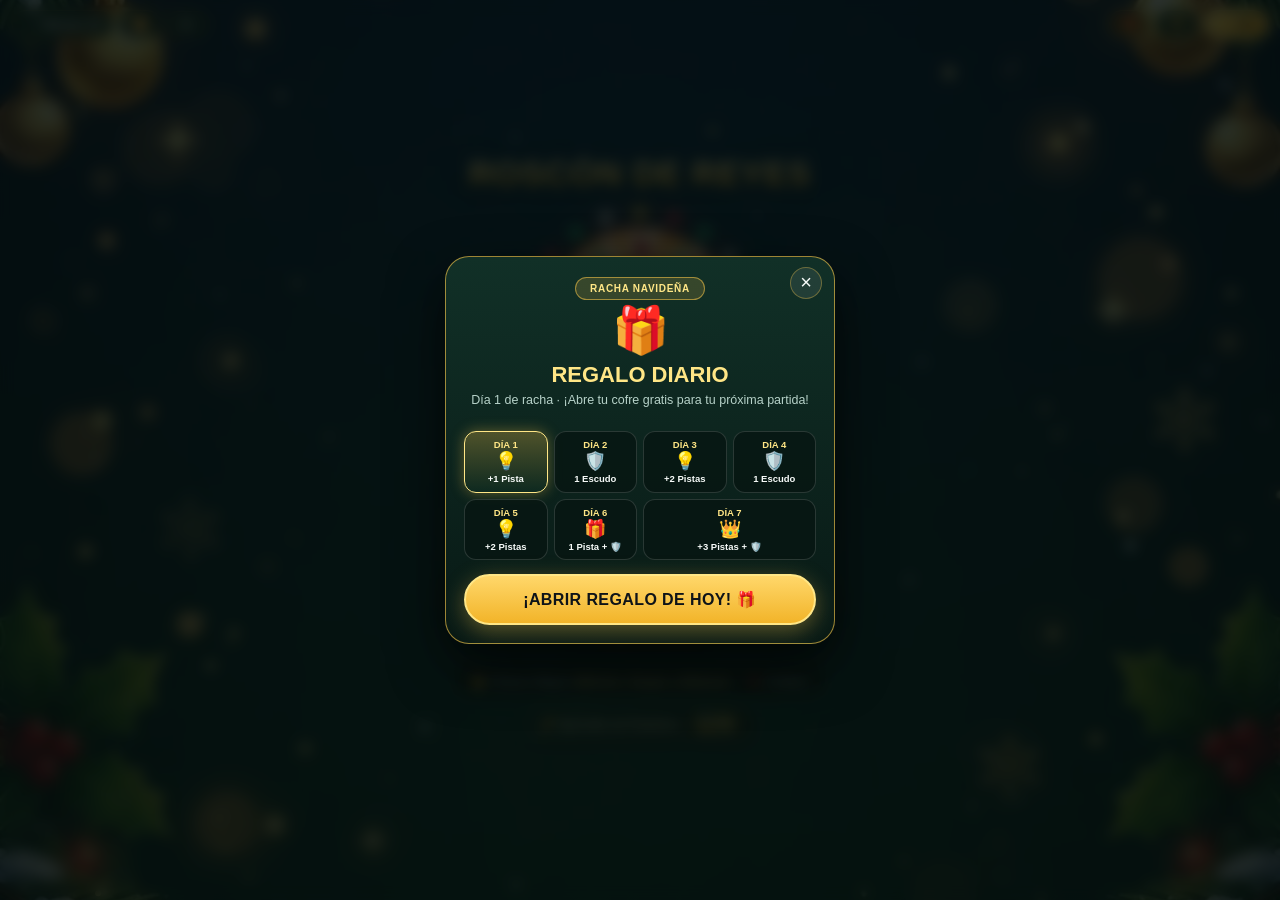
==== commit 45128a93: "Release v2.1.2 web: 3 Reyes HUD, Next Song, Large Text A+, Sprint Final & Daily Gift" ====
--- a/app/src/main/assets/web/index.html
+++ b/app/src/main/assets/web/index.html
@@ -26,9 +26,14 @@
   <!-- PANTALLA 0: BIENVENIDA ALEGRE Y VISTOSA -->
   <main id="screenWelcome" class="screen screen-welcome active">
     <div class="welcome-topbar">
-      <button type="button" id="btnMusicToggle" class="top-pill">🎵 Música: Sí</button>
+      <div class="welcome-top-left">
+        <button type="button" id="btnMusicToggle" class="top-pill">🎵 Música: Sí</button>
+        <button type="button" class="top-pill js-next-song-btn" title="Siguiente Villancico Rock">⏭️</button>
+        <button type="button" class="top-pill js-large-text-btn" title="Letra Grande">A+</button>
+      </div>
       <div class="welcome-top-right">
-        <button type="button" id="btnOpenLeaderboard" class="top-pill">🏆 Ranking</button>
+        <button type="button" id="btnOpenDailyGift" class="top-pill top-pill-gold" title="Regalo Diario">🎁</button>
+        <button type="button" id="btnOpenLeaderboard" class="top-pill">🏆</button>
         <button type="button" id="btnOpenVip" class="vip-pill">👑 VIP</button>
       </div>
     </div>
@@ -65,9 +70,9 @@
       </div>
 
       <div class="welcome-surprises">
-        <span>★ Figurita del Rey <strong>+500</strong></span>
+        <span>👑 3 Reyes Magos <strong>(Melchor, Gaspar y Baltasar)</strong></span>
         <span class="welcome-dot">·</span>
-        <span>🫘 ¡Cuidado con el Haba!</span>
+        <span>🫘 3 Habas</span>
       </div>
 
       <button type="button" id="btnOpenMedals" class="rank-bar-btn">
@@ -82,6 +87,7 @@
     <div class="themes-header">
       <div class="themes-nav-row">
         <button type="button" id="btnThemesBack" class="top-pill">&larr; Inicio</button>
+        <button type="button" class="top-pill js-music-btn" title="Música de fondo">🎵</button>
         <button type="button" id="btnThemesDaily" class="top-pill top-pill-gold">Roscón del Día <img src="roscon_cake.webp" alt="" class="pill-mini-cake" /></button>
       </div>
       <div class="themes-brand">
@@ -101,6 +107,7 @@
     <div class="setup-wrap">
       <div class="setup-theme-bar">
         <button type="button" id="btnChangeTheme" class="top-pill">&larr; Temáticas</button>
+        <button type="button" class="top-pill js-music-btn" title="Música de fondo">🎵</button>
         <div id="activeThemePill" class="active-theme-pill">🎄 Especial Navidad</div>
       </div>
 
@@ -155,6 +162,7 @@
     <div class="setup-wrap">
       <div class="lobby-topbar">
         <button type="button" id="btnLobbyBack" class="top-pill">&larr; Menú</button>
+        <button type="button" class="top-pill js-music-btn" title="Música de fondo">🎵</button>
         <div id="serverStatusPill" class="server-pill">Comprobando servidor...</div>
       </div>
 
@@ -206,6 +214,13 @@
 
     <div class="game-scroll">
       <div id="onlineTurnBanner" class="turn-banner hidden">TU TURNO</div>
+
+      <div id="kingsHud" class="kings-hud" aria-label="Reyes Magos encontrados">
+        <span class="king-chip" data-king="Melchor">👑 Melchor</span>
+        <span class="king-chip" data-king="Gaspar">👑 Gaspar</span>
+        <span class="king-chip" data-king="Baltasar">👑 Baltasar</span>
+        <span id="habaHudChip" class="haba-hud-chip">🫘 0/3</span>
+      </div>
 
       <div class="wheel-stage" id="wheelStage">
         <div class="wheel-halo"></div>
@@ -260,6 +275,8 @@
           <button type="button" id="btnHint" class="btn-hint">💡 Pista (4)</button>
           <button type="button" id="btnAutoMic" class="btn-tool-pill" title="Escucha automática al terminar la locución">🎙️ Auto: No</button>
           <button type="button" id="btnMusicInGame" class="btn-tool-pill active" title="Música navideña de fondo">🎵</button>
+          <button type="button" class="btn-tool-pill js-next-song-btn" title="Siguiente Villancico Rock">⏭️</button>
+          <button type="button" class="btn-tool-pill js-large-text-btn" title="Modo Letra Grande">A+</button>
           <button type="button" id="btnToggleType" class="btn-tool-pill" title="Mostrar teclado">⌨️</button>
         </div>
       </section>
@@ -269,6 +286,9 @@
   <!-- PANTALLA 3: RESUMEN Y TARJETA COMPARTIBLE -->
   <main id="screenSummary" class="screen screen-summary">
     <div class="summary-wrap">
+      <div style="width:100%;display:flex;justify-content:flex-end;margin-bottom:6px;">
+        <button type="button" class="top-pill js-music-btn" data-full-label="1" title="Música de fondo">🎵 Música: Sí</button>
+      </div>
       <div id="summaryBadge" class="pill-badge">FIN DE LA PARTIDA</div>
       <h2 id="summaryTitle" class="summary-title">Resumen</h2>
       <p id="summarySubtitle" class="summary-subtitle"></p>
@@ -324,7 +344,7 @@
 
       <ul class="vip-perks">
         <li>✨ <strong>+2 Pistas de letra extra</strong> al empezar cada partida</li>
-        <li>🛡️ <strong>1 Escudo Real Anti-Haba automático</strong> en cada rosco</li>
+        <li>🛡️ <strong>Escudo Real Anti-Haba automático</strong> contra las 3 Habas en cada rosco</li>
         <li>👑 <strong>Insignia Dorada VIP</strong> en el Ranking Mundial y Online 1 vs 1</li>
         <li>🚫 <strong>Cero anuncios</strong> para siempre</li>
       </ul>
@@ -364,6 +384,19 @@
     </div>
   </div>
 
+  <!-- MODAL: REGALO DIARIO POR RACHA (DÍA 1 - DÍA 7) -->
+  <div id="dailyGiftModal" class="modal-backdrop hidden">
+    <div class="modal-panel gift-panel">
+      <button type="button" id="btnCloseDailyGift" class="modal-close">&times;</button>
+      <div class="pill-badge">RACHA NAVIDEÑA</div>
+      <div class="vip-big-crown">🎁</div>
+      <h3 class="modal-heading">REGALO DIARIO</h3>
+      <p id="dailyGiftSub" class="modal-sub">Vuelve cada día para sumar pistas y escudos gratis</p>
+      <div id="dailyGiftGrid" class="gift-days-grid"></div>
+      <button type="button" id="btnClaimDailyGift" class="cta-gold">¡ABRIR REGALO DE HOY! 🎁</button>
+    </div>
+  </div>
+
   <!-- Fuegos artificiales y confeti navideño en primer plano -->
   <canvas id="fxCanvas" class="fx-canvas fx-top" aria-hidden="true"></canvas>
 
--- a/app/src/main/assets/web/styles.css
+++ b/app/src/main/assets/web/styles.css
@@ -2137,3 +2137,165 @@
   color: var(--text-muted);
   line-height: 1.2;
 }
+
+/* ==================== 5 NEW POLISH UPGRADES ==================== */
+.welcome-top-left {
+  display: flex;
+  align-items: center;
+  gap: 5px;
+}
+
+.kings-hud {
+  width: 100%;
+  max-width: 410px;
+  display: flex;
+  align-items: center;
+  justify-content: center;
+  gap: 5px;
+  margin-bottom: 4px;
+  flex-wrap: nowrap;
+}
+
+.king-chip {
+  padding: 3px 8px;
+  border-radius: 999px;
+  font-size: 10.5px;
+  font-weight: 800;
+  color: rgba(255, 240, 200, 0.45);
+  background: rgba(7, 22, 18, 0.65);
+  border: 1px solid rgba(255, 255, 255, 0.14);
+  transition: all 0.25s ease;
+  white-space: nowrap;
+}
+
+.king-chip.found {
+  color: #161108;
+  background: linear-gradient(135deg, #fff1a8 0%, #fbc84a 60%, #e59a16 100%);
+  border-color: #fff5c4;
+  box-shadow: 0 0 12px rgba(251, 200, 74, 0.72);
+  transform: scale(1.06);
+}
+
+.haba-hud-chip {
+  padding: 3px 7px;
+  border-radius: 999px;
+  font-size: 10.5px;
+  font-weight: 800;
+  color: #f3c6a5;
+  background: rgba(66, 30, 14, 0.65);
+  border: 1px solid rgba(224, 130, 70, 0.4);
+  white-space: nowrap;
+}
+
+/* Sprint Final (<= 20 segundos) */
+.screen-game.sprint-final::after {
+  content: "";
+  position: fixed;
+  inset: 0;
+  pointer-events: none;
+  z-index: 4;
+  box-shadow: inset 0 0 42px 8px rgba(235, 45, 65, 0.55), inset 0 0 18px 2px rgba(251, 200, 74, 0.45);
+  animation: sprintPulse 0.85s ease-in-out infinite;
+}
+
+.screen-game.sprint-final .wheel-halo {
+  background: radial-gradient(circle, rgba(255, 64, 80, 0.48) 0%, rgba(251, 200, 74, 0.26) 52%, rgba(0, 0, 0, 0) 76%);
+}
+
+@keyframes sprintPulse {
+  0%, 100% { opacity: 0.45; }
+  50% { opacity: 1; }
+}
+
+/* Modo Letra Grande (Accesibilidad / Modo Abuela) */
+body.large-text-mode .clue-text {
+  font-size: 20px !important;
+  line-height: 1.32 !important;
+}
+
+body.large-text-mode .clue-text.compact {
+  font-size: 18px !important;
+}
+
+body.large-text-mode .word-slot {
+  width: 30px;
+  height: 36px;
+  font-size: 19px;
+}
+
+body.large-text-mode .word-slot.compact {
+  width: 24px;
+  height: 32px;
+  font-size: 15.5px;
+}
+
+body.large-text-mode .word-meta,
+body.large-text-mode .mode-pill {
+  font-size: 13px;
+}
+
+body.large-text-mode .btn-voice {
+  font-size: 16px;
+  padding: 13px 16px;
+}
+
+.js-large-text-btn.active {
+  background: linear-gradient(135deg, #ffe078, #f5b324) !important;
+  color: #161108 !important;
+  border-color: #fff2b2 !important;
+}
+
+/* Modal Regalo Diario */
+.gift-days-grid {
+  width: 100%;
+  display: grid;
+  grid-template-columns: repeat(4, 1fr);
+  gap: 6px;
+  margin: 10px 0 14px;
+}
+
+.gift-day-card {
+  padding: 7px 4px;
+  border-radius: 12px;
+  background: rgba(7, 22, 18, 0.8);
+  border: 1.2px solid rgba(255, 255, 255, 0.14);
+  display: flex;
+  flex-direction: column;
+  align-items: center;
+  gap: 2px;
+  text-align: center;
+}
+
+.gift-day-card.today {
+  border-color: var(--gold-bright);
+  background: linear-gradient(180deg, rgba(251, 200, 74, 0.28), rgba(14, 42, 32, 0.92));
+  box-shadow: 0 0 14px rgba(251, 200, 74, 0.35);
+}
+
+.gift-day-card.claimed {
+  border-color: var(--emerald);
+  opacity: 0.72;
+}
+
+.gift-day-card.day7 {
+  grid-column: span 2;
+}
+
+.gift-day-num {
+  font-size: 9.5px;
+  font-weight: 900;
+  color: var(--gold-bright);
+  text-transform: uppercase;
+}
+
+.gift-day-icon {
+  font-size: 18px;
+  line-height: 1.1;
+}
+
+.gift-day-label {
+  font-size: 9.5px;
+  font-weight: 700;
+  color: var(--text-main);
+  line-height: 1.15;
+}
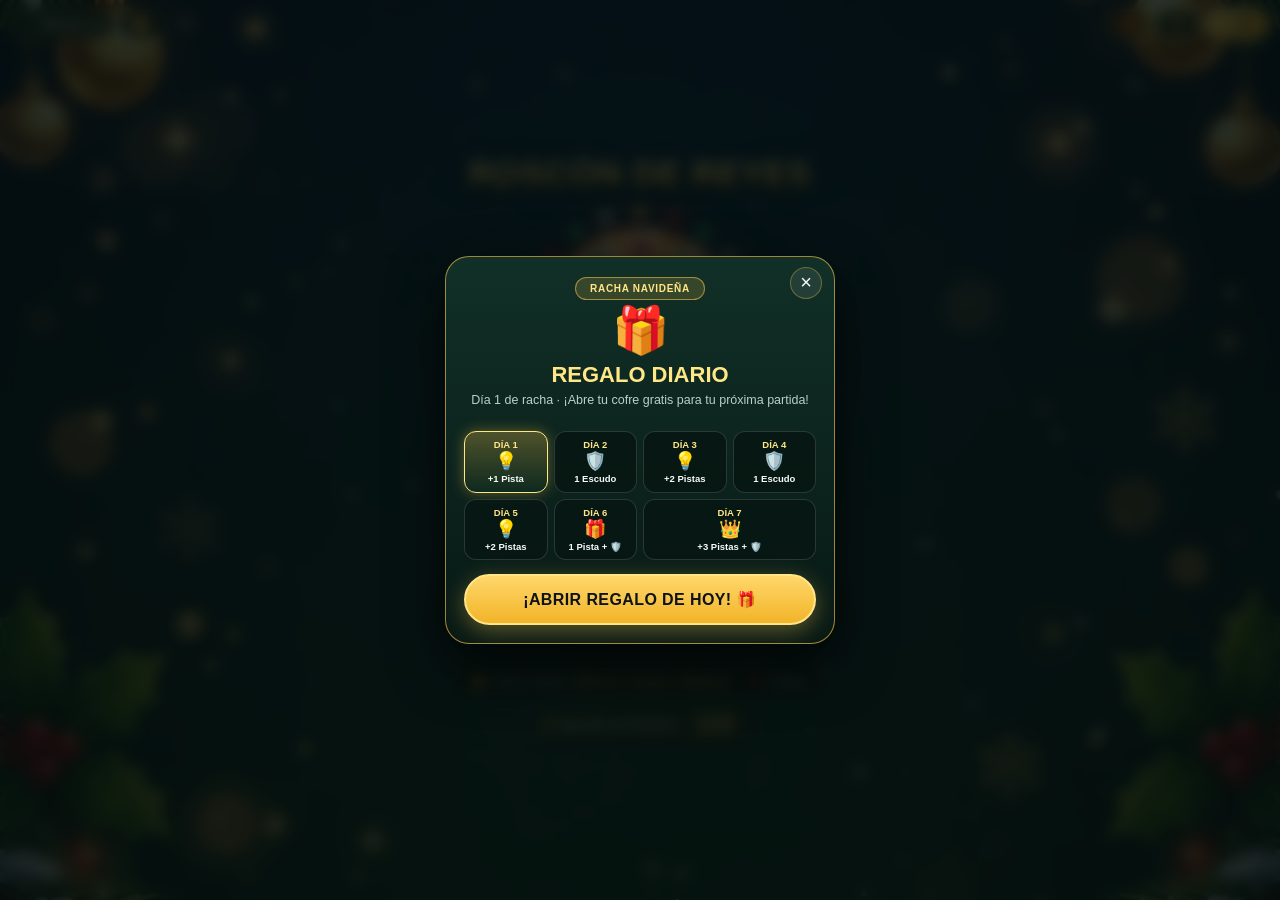
==== commit f727bbe4: "Remove Large Text (A+) mode from UI" ====
--- a/app/src/main/assets/web/index.html
+++ b/app/src/main/assets/web/index.html
@@ -29,7 +29,6 @@
       <div class="welcome-top-left">
         <button type="button" id="btnMusicToggle" class="top-pill">🎵 Música: Sí</button>
         <button type="button" class="top-pill js-next-song-btn" title="Siguiente Villancico Rock">⏭️</button>
-        <button type="button" class="top-pill js-large-text-btn" title="Letra Grande">A+</button>
       </div>
       <div class="welcome-top-right">
         <button type="button" id="btnOpenDailyGift" class="top-pill top-pill-gold" title="Regalo Diario">🎁</button>
@@ -276,7 +275,6 @@
           <button type="button" id="btnAutoMic" class="btn-tool-pill" title="Escucha automática al terminar la locución">🎙️ Auto: No</button>
           <button type="button" id="btnMusicInGame" class="btn-tool-pill active" title="Música navideña de fondo">🎵</button>
           <button type="button" class="btn-tool-pill js-next-song-btn" title="Siguiente Villancico Rock">⏭️</button>
-          <button type="button" class="btn-tool-pill js-large-text-btn" title="Modo Letra Grande">A+</button>
           <button type="button" id="btnToggleType" class="btn-tool-pill" title="Mostrar teclado">⌨️</button>
         </div>
       </section>
--- a/app/src/main/assets/web/styles.css
+++ b/app/src/main/assets/web/styles.css
@@ -2207,44 +2207,6 @@
   50% { opacity: 1; }
 }
 
-/* Modo Letra Grande (Accesibilidad / Modo Abuela) */
-body.large-text-mode .clue-text {
-  font-size: 20px !important;
-  line-height: 1.32 !important;
-}
-
-body.large-text-mode .clue-text.compact {
-  font-size: 18px !important;
-}
-
-body.large-text-mode .word-slot {
-  width: 30px;
-  height: 36px;
-  font-size: 19px;
-}
-
-body.large-text-mode .word-slot.compact {
-  width: 24px;
-  height: 32px;
-  font-size: 15.5px;
-}
-
-body.large-text-mode .word-meta,
-body.large-text-mode .mode-pill {
-  font-size: 13px;
-}
-
-body.large-text-mode .btn-voice {
-  font-size: 16px;
-  padding: 13px 16px;
-}
-
-.js-large-text-btn.active {
-  background: linear-gradient(135deg, #ffe078, #f5b324) !important;
-  color: #161108 !important;
-  border-color: #fff2b2 !important;
-}
-
 /* Modal Regalo Diario */
 .gift-days-grid {
   width: 100%;
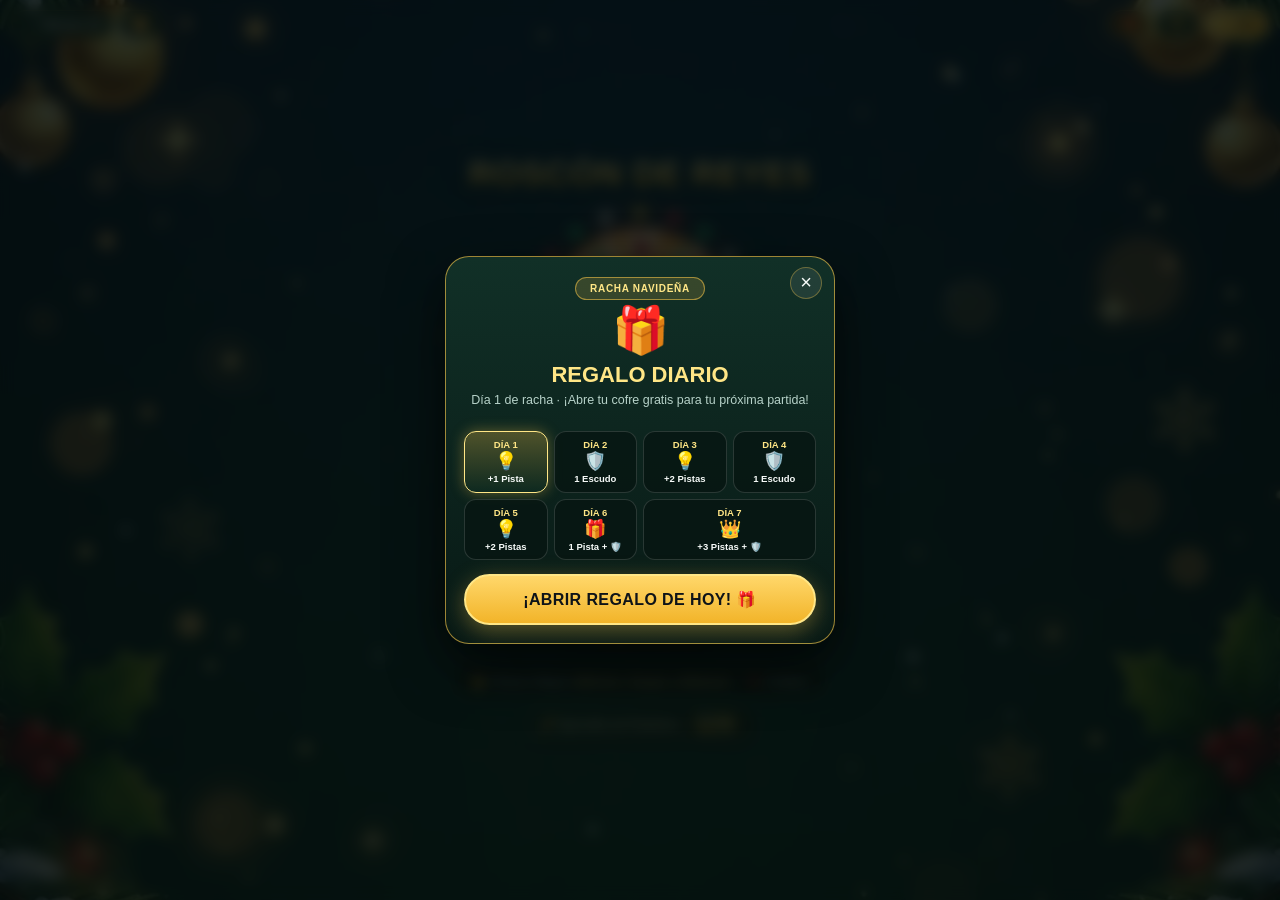
==== commit 10a539ff: "Classic 1 King + 1 Haba & Second Chance Rewarded Ad on wrong answer" ====
--- a/app/src/main/assets/web/index.html
+++ b/app/src/main/assets/web/index.html
@@ -214,11 +214,9 @@
     <div class="game-scroll">
       <div id="onlineTurnBanner" class="turn-banner hidden">TU TURNO</div>
 
-      <div id="kingsHud" class="kings-hud" aria-label="Reyes Magos encontrados">
-        <span class="king-chip" data-king="Melchor">👑 Melchor</span>
-        <span class="king-chip" data-king="Gaspar">👑 Gaspar</span>
-        <span class="king-chip" data-king="Baltasar">👑 Baltasar</span>
-        <span id="habaHudChip" class="haba-hud-chip">🫘 0/3</span>
+      <div id="kingsHud" class="kings-hud" aria-label="Rey y Haba del Roscón">
+        <span class="king-chip" data-king="Rey">👑 Rey 0/1</span>
+        <span id="habaHudChip" class="haba-hud-chip">🫘 Haba 0/1</span>
       </div>
 
       <div class="wheel-stage" id="wheelStage">
@@ -342,7 +340,8 @@
 
       <ul class="vip-perks">
         <li>✨ <strong>+2 Pistas de letra extra</strong> al empezar cada partida</li>
-        <li>🛡️ <strong>Escudo Real Anti-Haba automático</strong> contra las 3 Habas en cada rosco</li>
+        <li>🔄 <strong>2 Segundas Oportunidades gratis</strong> por rosco sin ver anuncios</li>
+        <li>🛡️ <strong>Escudo Real Anti-Haba automático</strong> contra el Haba en cada rosco</li>
         <li>👑 <strong>Insignia Dorada VIP</strong> en el Ranking Mundial y Online 1 vs 1</li>
         <li>🚫 <strong>Cero anuncios</strong> para siempre</li>
       </ul>
@@ -366,6 +365,24 @@
       </button>
       <button type="button" id="btnAcceptHaba" class="btn-secondary full-btn" style="margin-top:8px;">
         Aceptar el Haba (-75 pts)
+      </button>
+    </div>
+  </div>
+
+  <!-- MODAL: SEGUNDA OPORTUNIDAD TRAS FALLO (ANUNCIO PREMIADO O VIP) -->
+  <div id="secondChanceModal" class="modal-backdrop hidden">
+    <div class="modal-panel second-chance-panel">
+      <div class="vip-big-crown">🔄</div>
+      <h3 id="secondChanceTitle" class="modal-heading">¡CASI! ¿OTRA OPORTUNIDAD?</h3>
+      <p id="secondChanceSub" class="modal-sub">Salva esta letra viendo un anuncio corto:</p>
+      <button type="button" id="btnRetrySameAd" class="cta-reward-video">
+        🎬 Repetir esta misma pregunta
+      </button>
+      <button type="button" id="btnRetrySwapAd" class="cta-reward-video cta-reward-alt" style="margin-top:8px;">
+        🎬 Cambiar por otra pregunta de esta letra
+      </button>
+      <button type="button" id="btnAcceptWrong" class="btn-secondary full-btn" style="margin-top:8px;">
+        Seguir jugando (ver respuesta)
       </button>
     </div>
   </div>
--- a/app/src/main/assets/web/styles.css
+++ b/app/src/main/assets/web/styles.css
@@ -2207,6 +2207,19 @@
   50% { opacity: 1; }
 }
 
+.haba-hud-chip.found {
+  background: linear-gradient(135deg, rgba(255, 86, 118, 0.34), rgba(178, 24, 58, 0.36));
+  border-color: rgba(255, 130, 152, 0.9);
+  color: #ffe2e8;
+  box-shadow: 0 0 10px rgba(255, 86, 118, 0.35);
+}
+
+.cta-reward-alt {
+  background: linear-gradient(135deg, #2b7fff, #6a5cff) !important;
+  color: #ffffff !important;
+  box-shadow: 0 6px 18px rgba(43, 127, 255, 0.35) !important;
+}
+
 /* Modal Regalo Diario */
 .gift-days-grid {
   width: 100%;
